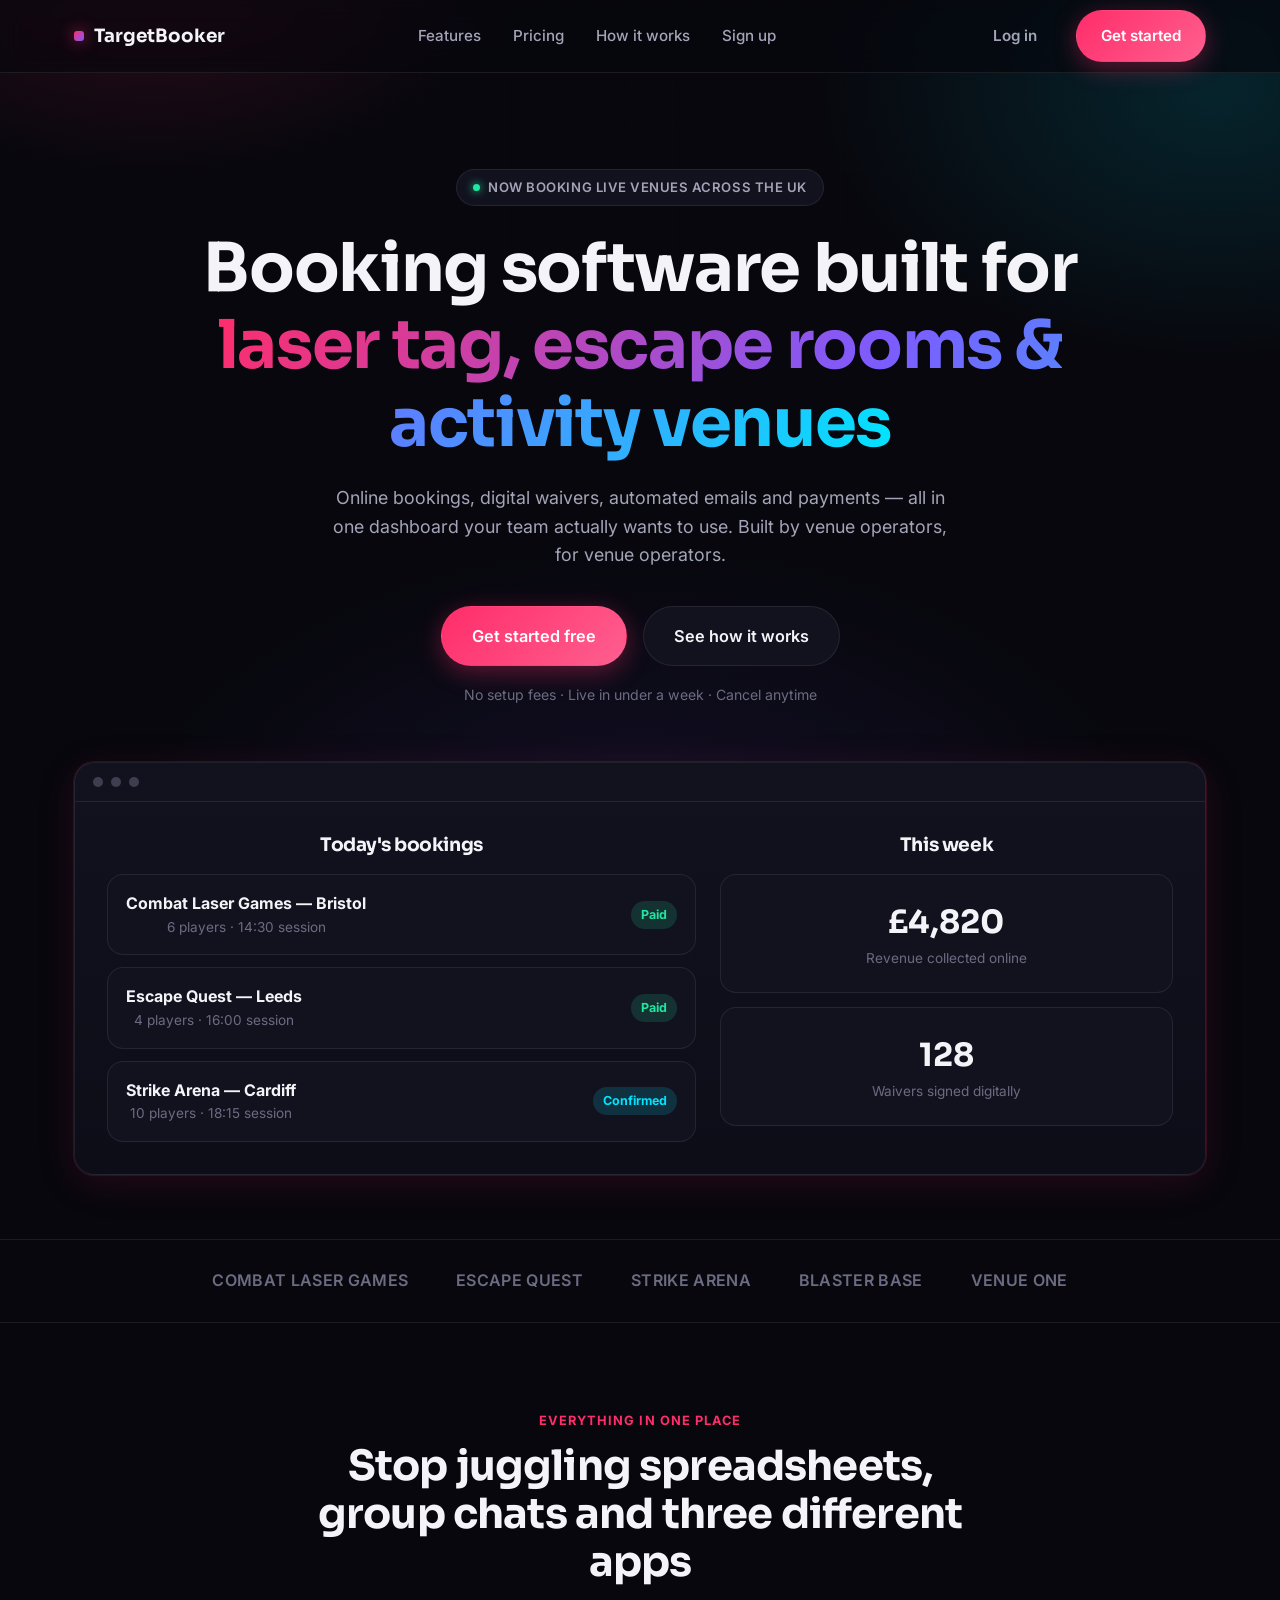
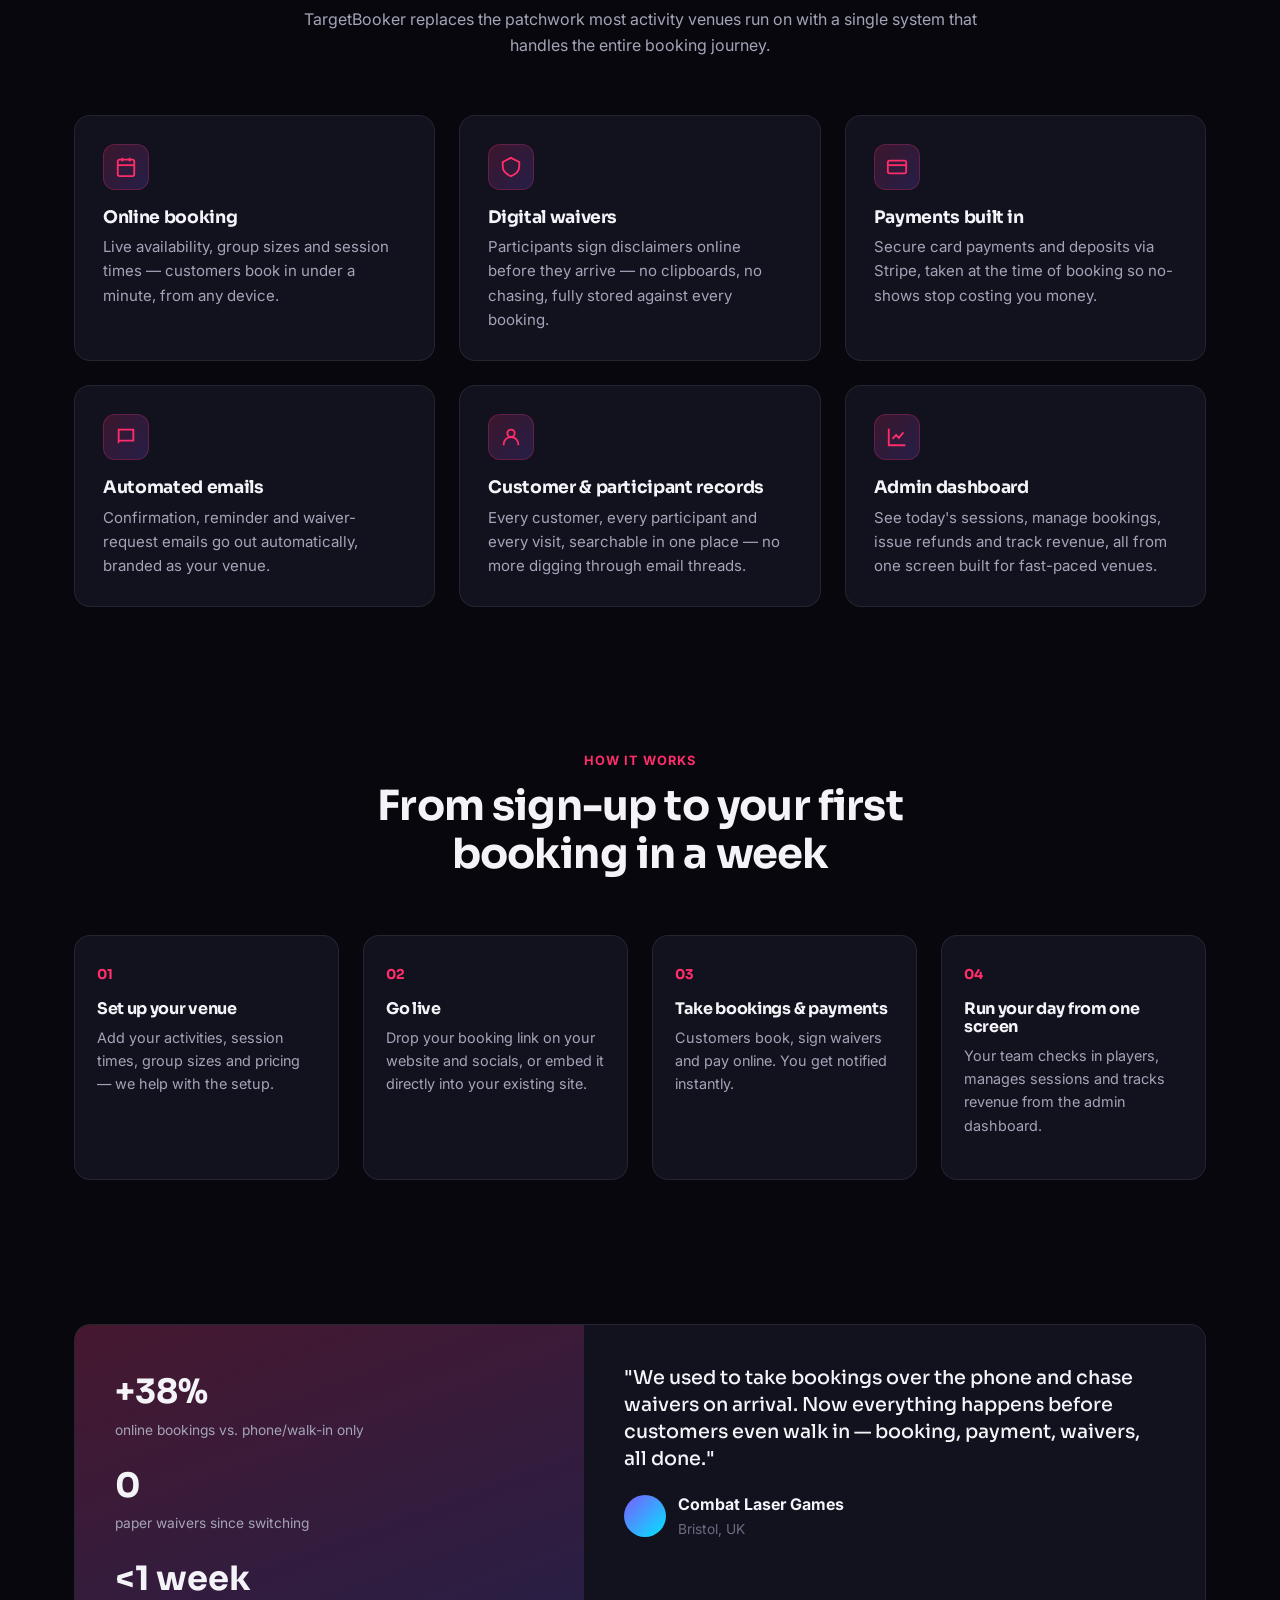
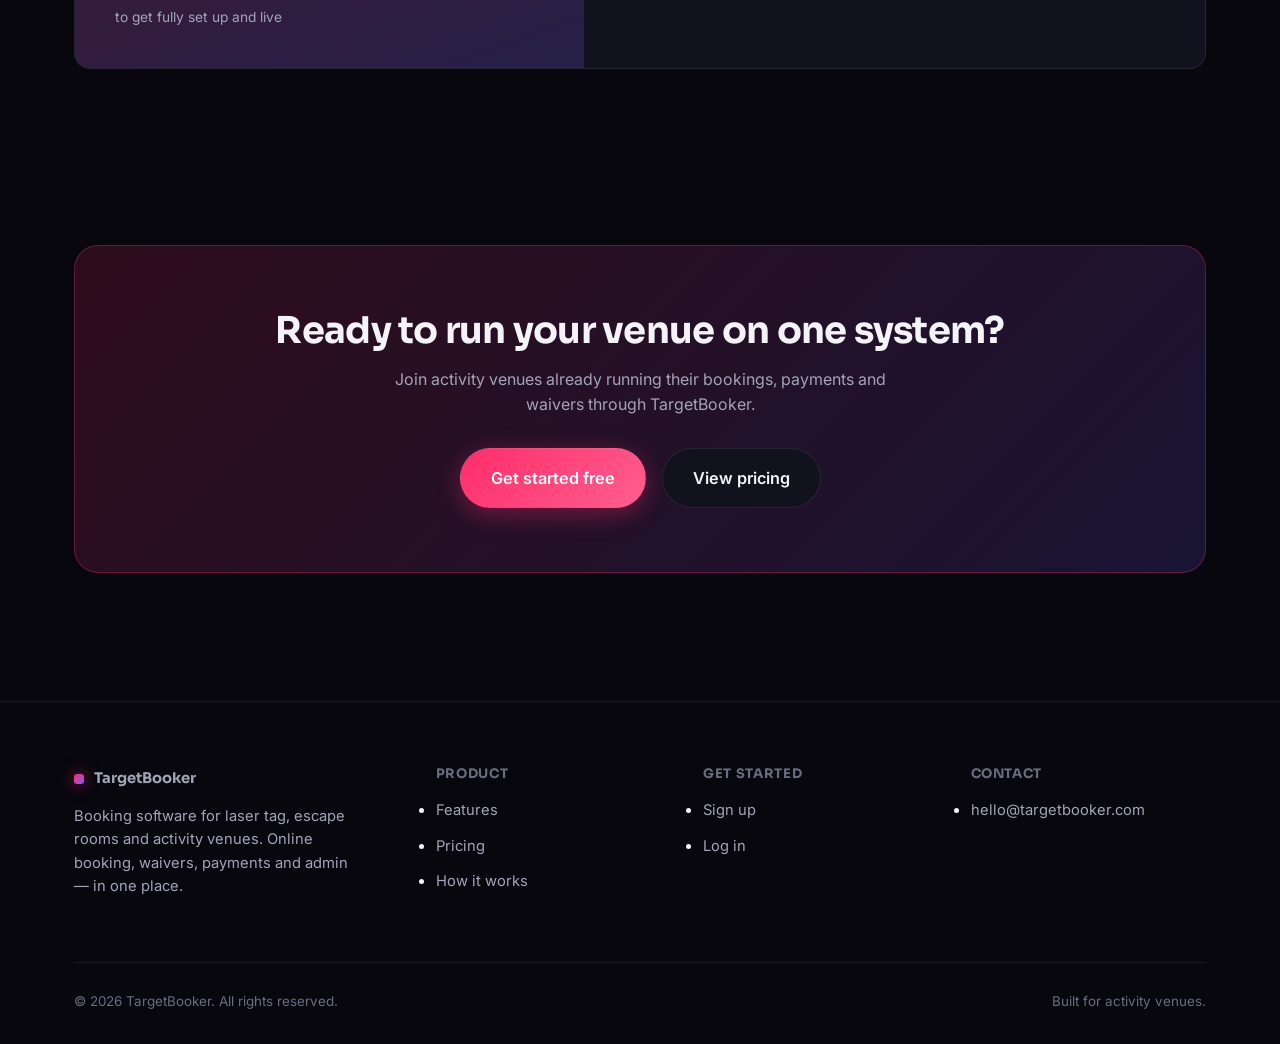
==== index.html @ 28a4218d "Initial TargetBooker marketing site (home, features, pricing, signup, how it works) Co-Authored-By: " ====
<!DOCTYPE html>
<html lang="en">
<head>
<meta charset="UTF-8">
<meta name="viewport" content="width=device-width, initial-scale=1">
<title>TargetBooker — Booking software built for laser tag, escape rooms &amp; activity venues</title>
<meta name="description" content="TargetBooker is the all-in-one booking platform for laser tag, escape rooms and activity venues: online booking, digital waivers, automated emails and payments in one dashboard.">
<link rel="preconnect" href="https://fonts.googleapis.com">
<link href="https://fonts.googleapis.com/css2?family=Inter:wght@400;500;600;700&family=Sora:wght@500;600;700;800&display=swap" rel="stylesheet">
<link rel="stylesheet" href="assets/styles.css">
</head>
<body>
<div class="bg-glow"></div>
<div class="grid-overlay"></div>
<a class="skip-link" href="#main">Skip to content</a>

<header class="nav">
  <div class="container">
    <a href="index.html" class="brand"><span class="dot"></span> TargetBooker</a>
    <nav class="nav-links" id="nav-links">
      <a href="features.html">Features</a>
      <a href="pricing.html">Pricing</a>
      <a href="info.html">How it works</a>
      <a href="signup.html">Sign up</a>
    </nav>
    <div class="nav-cta">
      <a href="https://app.targetbooker.com" class="btn btn-ghost">Log in</a>
      <a href="signup.html" class="btn btn-primary">Get started</a>
      <button class="nav-toggle" aria-label="Toggle menu" aria-expanded="false">
        <svg width="20" height="20" viewBox="0 0 24 24" fill="none" stroke="currentColor" stroke-width="2"><line x1="3" y1="6" x2="21" y2="6"/><line x1="3" y1="12" x2="21" y2="12"/><line x1="3" y1="18" x2="21" y2="18"/></svg>
      </button>
    </div>
  </div>
</header>

<main id="main">

  <section class="hero">
    <div class="container">
      <span class="eyebrow"><span class="pulse"></span> Now booking live venues across the UK</span>
      <h1>Booking software built for <span class="grad">laser tag, escape rooms &amp; activity venues</span></h1>
      <p class="hero-sub">Online bookings, digital waivers, automated emails and payments — all in one dashboard your team actually wants to use. Built by venue operators, for venue operators.</p>
      <div class="hero-actions">
        <a href="signup.html" class="btn btn-primary btn-lg">Get started free</a>
        <a href="info.html" class="btn btn-secondary btn-lg">See how it works</a>
      </div>
      <p class="hero-note">No setup fees · Live in under a week · Cancel anytime</p>

      <div class="hero-shot">
        <div class="bar"><span></span><span></span><span></span></div>
        <div class="body">
          <div>
            <h3 style="margin-bottom:18px;">Today's bookings</h3>
            <div class="grid" style="gap:12px;">
              <div class="card" style="padding:16px 18px;display:flex;justify-content:space-between;align-items:center;">
                <div><strong>Combat Laser Games — Bristol</strong><div style="color:var(--text-faint);font-size:.85rem;">6 players · 14:30 session</div></div>
                <span class="save-badge">Paid</span>
              </div>
              <div class="card" style="padding:16px 18px;display:flex;justify-content:space-between;align-items:center;">
                <div><strong>Escape Quest — Leeds</strong><div style="color:var(--text-faint);font-size:.85rem;">4 players · 16:00 session</div></div>
                <span class="save-badge">Paid</span>
              </div>
              <div class="card" style="padding:16px 18px;display:flex;justify-content:space-between;align-items:center;">
                <div><strong>Strike Arena — Cardiff</strong><div style="color:var(--text-faint);font-size:.85rem;">10 players · 18:15 session</div></div>
                <span class="save-badge" style="background:rgba(0,229,255,0.15);color:var(--accent-2);">Confirmed</span>
              </div>
            </div>
          </div>
          <div>
            <h3 style="margin-bottom:18px;">This week</h3>
            <div class="card" style="padding:22px;margin-bottom:14px;">
              <div style="font-family:'Sora',sans-serif;font-size:2rem;font-weight:700;">£4,820</div>
              <div style="color:var(--text-faint);font-size:.85rem;">Revenue collected online</div>
            </div>
            <div class="card" style="padding:22px;">
              <div style="font-family:'Sora',sans-serif;font-size:2rem;font-weight:700;">128</div>
              <div style="color:var(--text-faint);font-size:.85rem;">Waivers signed digitally</div>
            </div>
          </div>
        </div>
      </div>
    </div>
  </section>

  <section class="proof-strip">
    <div class="container">
      <div class="proof-row">
        <span>COMBAT LASER GAMES</span>
        <span>ESCAPE QUEST</span>
        <span>STRIKE ARENA</span>
        <span>BLASTER BASE</span>
        <span>VENUE ONE</span>
      </div>
    </div>
  </section>

  <section class="section">
    <div class="container">
      <div class="section-head">
        <span class="kicker">Everything in one place</span>
        <h2>Stop juggling spreadsheets, group chats and three different apps</h2>
        <p>TargetBooker replaces the patchwork most activity venues run on with a single system that handles the entire booking journey.</p>
      </div>
      <div class="grid grid-3">
        <div class="card">
          <div class="icon-box"><svg width="22" height="22" viewBox="0 0 24 24" fill="none" stroke="currentColor" stroke-width="2"><rect x="3" y="4" width="18" height="18" rx="2"/><line x1="3" y1="10" x2="21" y2="10"/><line x1="8" y1="2" x2="8" y2="6"/><line x1="16" y1="2" x2="16" y2="6"/></svg></div>
          <h3>Online booking</h3>
          <p>Live availability, group sizes and session times — customers book in under a minute, from any device.</p>
        </div>
        <div class="card">
          <div class="icon-box"><svg width="22" height="22" viewBox="0 0 24 24" fill="none" stroke="currentColor" stroke-width="2"><path d="M12 2l9 4.5v5c0 5-4 8.5-9 10.5-5-2-9-5.5-9-10.5v-5L12 2z"/></svg></div>
          <h3>Digital waivers</h3>
          <p>Participants sign disclaimers online before they arrive — no clipboards, no chasing, fully stored against every booking.</p>
        </div>
        <div class="card">
          <div class="icon-box"><svg width="22" height="22" viewBox="0 0 24 24" fill="none" stroke="currentColor" stroke-width="2"><rect x="2" y="5" width="20" height="14" rx="2"/><line x1="2" y1="10" x2="22" y2="10"/></svg></div>
          <h3>Payments built in</h3>
          <p>Secure card payments and deposits via Stripe, taken at the time of booking so no-shows stop costing you money.</p>
        </div>
        <div class="card">
          <div class="icon-box"><svg width="22" height="22" viewBox="0 0 24 24" fill="none" stroke="currentColor" stroke-width="2"><path d="M4 4h16v12H5.17L4 17.17V4z"/></svg></div>
          <h3>Automated emails</h3>
          <p>Confirmation, reminder and waiver-request emails go out automatically, branded as your venue.</p>
        </div>
        <div class="card">
          <div class="icon-box"><svg width="22" height="22" viewBox="0 0 24 24" fill="none" stroke="currentColor" stroke-width="2"><circle cx="12" cy="8" r="4"/><path d="M4 21v-1a8 8 0 0116 0v1"/></svg></div>
          <h3>Customer &amp; participant records</h3>
          <p>Every customer, every participant and every visit, searchable in one place — no more digging through email threads.</p>
        </div>
        <div class="card">
          <div class="icon-box"><svg width="22" height="22" viewBox="0 0 24 24" fill="none" stroke="currentColor" stroke-width="2"><path d="M3 3v18h18"/><path d="M7 14l4-4 3 3 5-6"/></svg></div>
          <h3>Admin dashboard</h3>
          <p>See today's sessions, manage bookings, issue refunds and track revenue, all from one screen built for fast-paced venues.</p>
        </div>
      </div>
    </div>
  </section>

  <section class="section section-tight">
    <div class="container">
      <div class="section-head">
        <span class="kicker">How it works</span>
        <h2>From sign-up to your first booking in a week</h2>
      </div>
      <div class="steps">
        <div class="step">
          <span class="num">01</span>
          <h3 style="font-size:1rem;">Set up your venue</h3>
          <p style="font-size:.9rem;">Add your activities, session times, group sizes and pricing — we help with the setup.</p>
        </div>
        <div class="step">
          <span class="num">02</span>
          <h3 style="font-size:1rem;">Go live</h3>
          <p style="font-size:.9rem;">Drop your booking link on your website and socials, or embed it directly into your existing site.</p>
        </div>
        <div class="step">
          <span class="num">03</span>
          <h3 style="font-size:1rem;">Take bookings &amp; payments</h3>
          <p style="font-size:.9rem;">Customers book, sign waivers and pay online. You get notified instantly.</p>
        </div>
        <div class="step">
          <span class="num">04</span>
          <h3 style="font-size:1rem;">Run your day from one screen</h3>
          <p style="font-size:.9rem;">Your team checks in players, manages sessions and tracks revenue from the admin dashboard.</p>
        </div>
      </div>
    </div>
  </section>

  <section class="section">
    <div class="container">
      <div class="case-card">
        <div class="visual">
          <div>
            <div class="stat">+38%</div>
            <div class="stat-label">online bookings vs. phone/walk-in only</div>
          </div>
          <div>
            <div class="stat">0</div>
            <div class="stat-label">paper waivers since switching</div>
          </div>
          <div>
            <div class="stat">&lt;1 week</div>
            <div class="stat-label">to get fully set up and live</div>
          </div>
        </div>
        <div class="content">
          <blockquote>"We used to take bookings over the phone and chase waivers on arrival. Now everything happens before customers even walk in — booking, payment, waivers, all done."</blockquote>
          <div class="person">
            <div class="avatar"></div>
            <div>
              <strong>Combat Laser Games</strong>
              <div style="color:var(--text-faint);font-size:.86rem;">Bristol, UK</div>
            </div>
          </div>
        </div>
      </div>
    </div>
  </section>

  <section class="section">
    <div class="container">
      <div class="cta-band">
        <h2>Ready to run your venue on one system?</h2>
        <p>Join activity venues already running their bookings, payments and waivers through TargetBooker.</p>
        <div class="hero-actions" style="margin-bottom:0;">
          <a href="signup.html" class="btn btn-primary btn-lg">Get started free</a>
          <a href="pricing.html" class="btn btn-secondary btn-lg">View pricing</a>
        </div>
      </div>
    </div>
  </section>

</main>

<footer>
  <div class="container">
    <div class="footer-grid">
      <div>
        <a href="index.html" class="brand" style="margin-bottom:14px;display:inline-flex;"><span class="dot"></span> TargetBooker</a>
        <p style="max-width:280px;font-size:.92rem;">Booking software for laser tag, escape rooms and activity venues. Online booking, waivers, payments and admin — in one place.</p>
      </div>
      <div>
        <h4>Product</h4>
        <ul>
          <li><a href="features.html">Features</a></li>
          <li><a href="pricing.html">Pricing</a></li>
          <li><a href="info.html">How it works</a></li>
        </ul>
      </div>
      <div>
        <h4>Get started</h4>
        <ul>
          <li><a href="signup.html">Sign up</a></li>
          <li><a href="https://app.targetbooker.com">Log in</a></li>
        </ul>
      </div>
      <div>
        <h4>Contact</h4>
        <ul>
          <li><a href="mailto:hello@targetbooker.com">hello@targetbooker.com</a></li>
        </ul>
      </div>
    </div>
    <div class="footer-bottom">
      <span>© 2026 TargetBooker. All rights reserved.</span>
      <span>Built for activity venues.</span>
    </div>
  </div>
</footer>

<script src="assets/main.js"></script>
</body>
</html>
---- assets/styles.css ----
:root{
  --bg:#07070d;
  --bg-soft:#0d0d18;
  --surface:#12121f;
  --surface-2:#171728;
  --border:rgba(255,255,255,0.08);
  --text:#f4f4f8;
  --text-dim:#a4a4b8;
  --text-faint:#6b6b82;
  --accent:#ff2d6a;
  --accent-2:#00e5ff;
  --accent-3:#7c5cff;
  --success:#21e6a1;
  --radius:16px;
  --radius-sm:10px;
  --shadow-glow: 0 0 0 1px rgba(255,45,106,0.15), 0 8px 40px rgba(255,45,106,0.12);
  --max:1180px;
}

*{box-sizing:border-box;}
html{scroll-behavior:smooth;}
body{
  margin:0;
  background:var(--bg);
  color:var(--text);
  font-family:'Inter',system-ui,-apple-system,Segoe UI,sans-serif;
  font-size:16px;
  line-height:1.6;
  -webkit-font-smoothing:antialiased;
}
h1,h2,h3,h4{
  font-family:'Sora',Inter,system-ui,sans-serif;
  line-height:1.15;
  letter-spacing:-0.02em;
  margin:0 0 .5em;
}
p{margin:0 0 1em;color:var(--text-dim);}
a{color:inherit;text-decoration:none;}
img{max-width:100%;display:block;}
ul{margin:0;padding:0;}
.container{max-width:var(--max);margin:0 auto;padding:0 24px;}

/* background ambience */
.bg-glow{
  position:fixed;inset:0;z-index:-2;pointer-events:none;
  background:
    radial-gradient(640px 420px at 12% -8%, rgba(255,45,106,0.18), transparent 60%),
    radial-gradient(680px 460px at 95% 10%, rgba(0,229,255,0.13), transparent 60%),
    radial-gradient(900px 600px at 50% 100%, rgba(124,92,255,0.12), transparent 60%),
    var(--bg);
}
.grid-overlay{
  position:fixed;inset:0;z-index:-1;pointer-events:none;opacity:.35;
  background-image:
    linear-gradient(rgba(255,255,255,0.035) 1px, transparent 1px),
    linear-gradient(90deg, rgba(255,255,255,0.035) 1px, transparent 1px);
  background-size:42px 42px;
  mask-image:radial-gradient(circle at 50% 0%, black, transparent 70%);
}

/* nav */
.nav{
  position:sticky;top:0;z-index:100;
  backdrop-filter:saturate(160%) blur(14px);
  background:rgba(7,7,13,0.72);
  border-bottom:1px solid var(--border);
}
.nav .container{display:flex;align-items:center;justify-content:space-between;height:72px;}
.brand{display:flex;align-items:center;gap:10px;font-family:'Sora',sans-serif;font-weight:700;font-size:1.15rem;}
.brand .dot{width:10px;height:10px;border-radius:3px;background:linear-gradient(135deg,var(--accent),var(--accent-3));box-shadow:0 0 16px rgba(255,45,106,0.7);}
.nav-links{display:flex;align-items:center;gap:32px;}
.nav-links a{color:var(--text-dim);font-weight:500;font-size:.95rem;transition:color .2s;}
.nav-links a:hover{color:var(--text);}
.nav-cta{display:flex;align-items:center;gap:14px;}
.nav-toggle{display:none;background:none;border:1px solid var(--border);border-radius:8px;width:44px;height:44px;color:var(--text);cursor:pointer;}

/* buttons */
.btn{
  display:inline-flex;align-items:center;justify-content:center;gap:8px;
  padding:13px 24px;border-radius:999px;font-weight:600;font-size:.95rem;
  border:1px solid transparent;cursor:pointer;transition:transform .15s ease, box-shadow .2s ease, opacity .2s;
  min-height:44px;
}
.btn:active{transform:scale(0.97);}
.btn-primary{
  background:linear-gradient(135deg,var(--accent),#ff5f8f);
  color:#fff;box-shadow:0 6px 24px rgba(255,45,106,0.35);
}
.btn-primary:hover{box-shadow:0 10px 32px rgba(255,45,106,0.5);}
.btn-secondary{
  background:var(--surface);border-color:var(--border);color:var(--text);
}
.btn-secondary:hover{background:var(--surface-2);}
.btn-ghost{background:transparent;color:var(--text-dim);}
.btn-ghost:hover{color:var(--text);}
.btn-block{width:100%;}
.btn-lg{padding:16px 30px;font-size:1.02rem;}

/* hero */
.hero{padding:96px 0 64px;text-align:center;}
.eyebrow{
  display:inline-flex;align-items:center;gap:8px;padding:7px 16px;border-radius:999px;
  border:1px solid var(--border);background:var(--surface);color:var(--text-dim);
  font-size:.82rem;font-weight:600;letter-spacing:.04em;text-transform:uppercase;margin-bottom:24px;
}
.eyebrow .pulse{width:7px;height:7px;border-radius:50%;background:var(--success);box-shadow:0 0 8px var(--success);}
.hero h1{font-size:clamp(2.4rem,5.5vw,4.2rem);max-width:880px;margin:0 auto 22px;}
.hero h1 .grad{background:linear-gradient(120deg,var(--accent),var(--accent-3),var(--accent-2));-webkit-background-clip:text;background-clip:text;color:transparent;}
.hero-sub{max-width:620px;margin:0 auto 36px;font-size:1.12rem;color:var(--text-dim);}
.hero-actions{display:flex;gap:16px;justify-content:center;flex-wrap:wrap;margin-bottom:18px;}
.hero-note{color:var(--text-faint);font-size:.88rem;}
.hero-shot{
  margin-top:56px;border-radius:20px;border:1px solid var(--border);
  background:linear-gradient(180deg,var(--surface),var(--bg-soft));
  box-shadow:var(--shadow-glow);overflow:hidden;
}
.hero-shot .bar{display:flex;gap:8px;padding:14px 18px;border-bottom:1px solid var(--border);}
.hero-shot .bar span{width:10px;height:10px;border-radius:50%;background:var(--text-faint);opacity:.5;}
.hero-shot .body{padding:32px;display:grid;grid-template-columns:1.3fr 1fr;gap:24px;}
@media(max-width:760px){.hero-shot .body{grid-template-columns:1fr;}}

/* section */
.section{padding:88px 0;}
.section-tight{padding:56px 0;}
.section-head{max-width:680px;margin:0 auto 56px;text-align:center;}
.section-head h2{font-size:clamp(1.8rem,3.4vw,2.6rem);}
.kicker{color:var(--accent);font-weight:700;font-size:.8rem;letter-spacing:.08em;text-transform:uppercase;margin-bottom:12px;display:block;}

/* logos / social proof */
.proof-strip{padding:28px 0;border-top:1px solid var(--border);border-bottom:1px solid var(--border);}
.proof-row{display:flex;align-items:center;justify-content:center;gap:48px;flex-wrap:wrap;color:var(--text-faint);font-weight:600;letter-spacing:.02em;}

/* grids */
.grid{display:grid;gap:24px;}
.grid-3{grid-template-columns:repeat(3,1fr);}
.grid-4{grid-template-columns:repeat(4,1fr);}
.grid-2{grid-template-columns:repeat(2,1fr);}
@media(max-width:900px){.grid-3,.grid-4{grid-template-columns:repeat(2,1fr);}}
@media(max-width:600px){.grid-3,.grid-4,.grid-2{grid-template-columns:1fr;}}

.card{
  background:var(--surface);border:1px solid var(--border);border-radius:var(--radius);
  padding:28px;transition:transform .2s ease, border-color .2s ease, box-shadow .2s ease;
}
.card:hover{transform:translateY(-4px);border-color:rgba(255,45,106,0.35);box-shadow:0 16px 40px rgba(0,0,0,0.35);}
.icon-box{
  width:46px;height:46px;border-radius:12px;display:flex;align-items:center;justify-content:center;
  background:linear-gradient(135deg,rgba(255,45,106,0.18),rgba(124,92,255,0.18));
  border:1px solid rgba(255,45,106,0.25);margin-bottom:18px;color:var(--accent);
}
.card h3{font-size:1.08rem;margin-bottom:8px;}
.card p{margin-bottom:0;font-size:.94rem;}

/* steps */
.steps{display:grid;grid-template-columns:repeat(4,1fr);gap:24px;}
@media(max-width:900px){.steps{grid-template-columns:repeat(2,1fr);}}
@media(max-width:600px){.steps{grid-template-columns:1fr;}}
.step{position:relative;padding:28px 22px;border-radius:var(--radius);background:var(--surface);border:1px solid var(--border);}
.step .num{font-family:'Sora',sans-serif;font-weight:700;font-size:.85rem;color:var(--accent);margin-bottom:14px;display:block;}

/* pricing */
.pricing-toggle{display:flex;align-items:center;justify-content:center;gap:14px;margin-bottom:48px;}
.toggle-pill{display:inline-flex;background:var(--surface);border:1px solid var(--border);border-radius:999px;padding:4px;}
.toggle-pill button{
  border:none;background:transparent;color:var(--text-dim);padding:9px 20px;border-radius:999px;font-weight:600;
  font-size:.9rem;cursor:pointer;min-height:40px;
}
.toggle-pill button.active{background:linear-gradient(135deg,var(--accent),var(--accent-3));color:#fff;}
.save-badge{background:rgba(33,230,161,0.15);color:var(--success);font-size:.78rem;font-weight:700;padding:4px 10px;border-radius:999px;}

.pricing-grid{display:grid;grid-template-columns:repeat(3,1fr);gap:24px;align-items:stretch;}
@media(max-width:900px){.pricing-grid{grid-template-columns:1fr;max-width:440px;margin:0 auto;}}
.price-card{
  background:var(--surface);border:1px solid var(--border);border-radius:var(--radius);
  padding:34px 28px;display:flex;flex-direction:column;
}
.price-card.featured{
  border-color:rgba(255,45,106,0.55);
  background:linear-gradient(160deg,rgba(255,45,106,0.08),var(--surface) 40%);
  box-shadow:var(--shadow-glow);position:relative;
}
.price-card.featured .badge{
  position:absolute;top:-13px;left:28px;background:linear-gradient(135deg,var(--accent),var(--accent-3));
  color:#fff;font-size:.74rem;font-weight:700;padding:5px 14px;border-radius:999px;letter-spacing:.03em;
}
.price-card .plan-name{font-weight:700;font-size:1.05rem;margin-bottom:6px;}
.price-card .plan-desc{color:var(--text-faint);font-size:.86rem;margin-bottom:22px;}
.price-card .amount{display:flex;align-items:baseline;gap:6px;margin-bottom:4px;}
.price-card .amount .num{font-family:'Sora',sans-serif;font-size:2.6rem;font-weight:700;}
.price-card .amount .per{color:var(--text-faint);font-size:.9rem;}
.price-card .billed{color:var(--text-faint);font-size:.82rem;margin-bottom:26px;}
.price-card ul{margin-bottom:28px;flex:1;}
.price-card li{
  display:flex;gap:10px;align-items:flex-start;padding:8px 0;font-size:.92rem;color:var(--text-dim);
  border-top:1px solid var(--border);
}
.price-card li:first-child{border-top:none;}
.price-card li svg{flex-shrink:0;margin-top:2px;color:var(--success);}

/* testimonial / case study */
.case-card{
  display:grid;grid-template-columns:0.9fr 1.1fr;gap:0;border:1px solid var(--border);border-radius:var(--radius);
  overflow:hidden;background:var(--surface);
}
@media(max-width:800px){.case-card{grid-template-columns:1fr;}}
.case-card .visual{
  background:linear-gradient(160deg,rgba(255,45,106,0.22),rgba(124,92,255,0.18));
  padding:40px;display:flex;flex-direction:column;justify-content:center;gap:18px;
}
.case-card .visual .stat{font-family:'Sora',sans-serif;font-weight:700;font-size:2.1rem;}
.case-card .visual .stat-label{color:var(--text-dim);font-size:.86rem;}
.case-card .content{padding:40px;}
.case-card blockquote{font-size:1.2rem;color:var(--text);margin:0 0 20px;font-family:'Sora',sans-serif;font-weight:500;line-height:1.4;}
.case-card .person{display:flex;align-items:center;gap:12px;}
.case-card .avatar{width:42px;height:42px;border-radius:50%;background:linear-gradient(135deg,var(--accent-3),var(--accent-2));}

/* faq */
.faq-item{border-bottom:1px solid var(--border);padding:22px 0;}
.faq-item summary{cursor:pointer;font-weight:600;font-size:1rem;list-style:none;display:flex;justify-content:space-between;align-items:center;}
.faq-item summary::-webkit-details-marker{display:none;}
.faq-item summary .chev{transition:transform .2s;color:var(--text-faint);}
.faq-item[open] summary .chev{transform:rotate(45deg);}
.faq-item p{margin-top:14px;margin-bottom:0;}

/* forms */
.form-card{background:var(--surface);border:1px solid var(--border);border-radius:var(--radius);padding:36px;}
.field{margin-bottom:20px;}
.field label{display:block;font-size:.86rem;font-weight:600;margin-bottom:8px;color:var(--text);}
.field .req{color:var(--accent);}
.field input,.field select,.field textarea{
  width:100%;padding:13px 14px;background:var(--bg-soft);border:1px solid var(--border);border-radius:var(--radius-sm);
  color:var(--text);font-size:.95rem;font-family:inherit;min-height:44px;
}
.field input:focus,.field select:focus,.field textarea:focus{outline:2px solid var(--accent-3);outline-offset:1px;border-color:transparent;}
.field-row{display:grid;grid-template-columns:1fr 1fr;gap:16px;}
@media(max-width:600px){.field-row{grid-template-columns:1fr;}}
.field-hint{font-size:.8rem;color:var(--text-faint);margin-top:6px;}

/* cta band */
.cta-band{
  border-radius:24px;padding:64px 48px;text-align:center;position:relative;overflow:hidden;
  background:linear-gradient(135deg,rgba(255,45,106,0.16),rgba(124,92,255,0.16));
  border:1px solid rgba(255,45,106,0.3);
}
.cta-band h2{font-size:clamp(1.7rem,3vw,2.3rem);margin-bottom:14px;}
.cta-band p{max-width:520px;margin:0 auto 30px;}

/* footer */
footer{border-top:1px solid var(--border);padding:64px 0 32px;margin-top:40px;}
.footer-grid{display:grid;grid-template-columns:1.4fr 1fr 1fr 1fr;gap:32px;margin-bottom:48px;}
@media(max-width:760px){.footer-grid{grid-template-columns:1fr 1fr;}}
.footer-grid h4{font-size:.82rem;text-transform:uppercase;letter-spacing:.05em;color:var(--text-faint);margin-bottom:16px;}
.footer-grid li{margin-bottom:10px;}
.footer-grid a{color:var(--text-dim);font-size:.92rem;}
.footer-grid a:hover{color:var(--text);}
.footer-bottom{display:flex;justify-content:space-between;align-items:center;padding-top:28px;border-top:1px solid var(--border);color:var(--text-faint);font-size:.84rem;flex-wrap:wrap;gap:12px;}

/* page header (non-home) */
.page-header{padding:80px 0 48px;text-align:center;}
.page-header h1{font-size:clamp(2rem,4.5vw,3rem);}
.page-header p{max-width:560px;margin:0 auto;font-size:1.06rem;}

/* mobile nav */
@media(max-width:880px){
  .nav-links{position:fixed;top:72px;left:0;right:0;background:var(--bg-soft);border-bottom:1px solid var(--border);
    flex-direction:column;align-items:flex-start;padding:20px 24px 28px;gap:18px;display:none;}
  .nav-links.open{display:flex;}
  .nav-toggle{display:flex;align-items:center;justify-content:center;}
  .nav-cta .btn-ghost{display:none;}
}

.skip-link{position:absolute;left:-999px;top:0;}
.skip-link:focus{left:12px;top:12px;background:var(--accent);color:#fff;padding:8px 14px;border-radius:8px;z-index:200;}

@media (prefers-reduced-motion: reduce){
  *{animation-duration:.001ms !important;transition-duration:.001ms !important;}
}
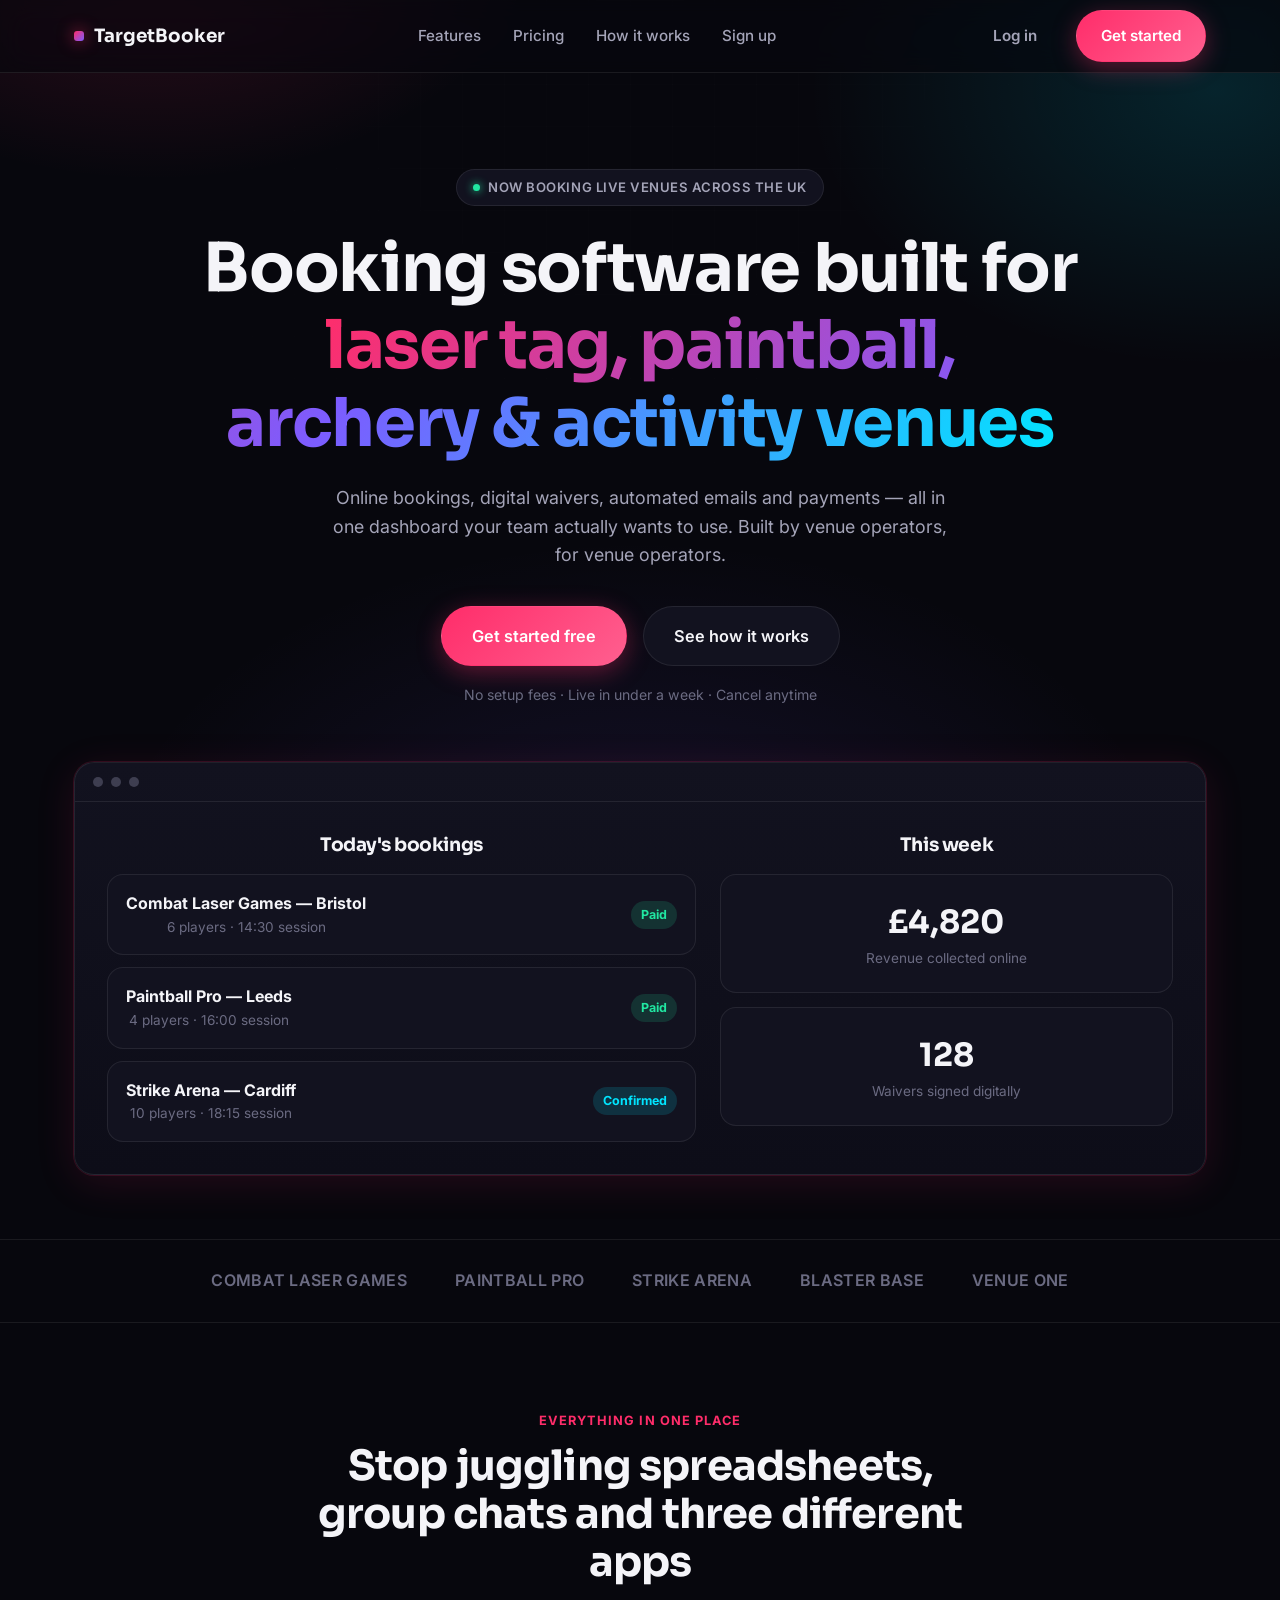
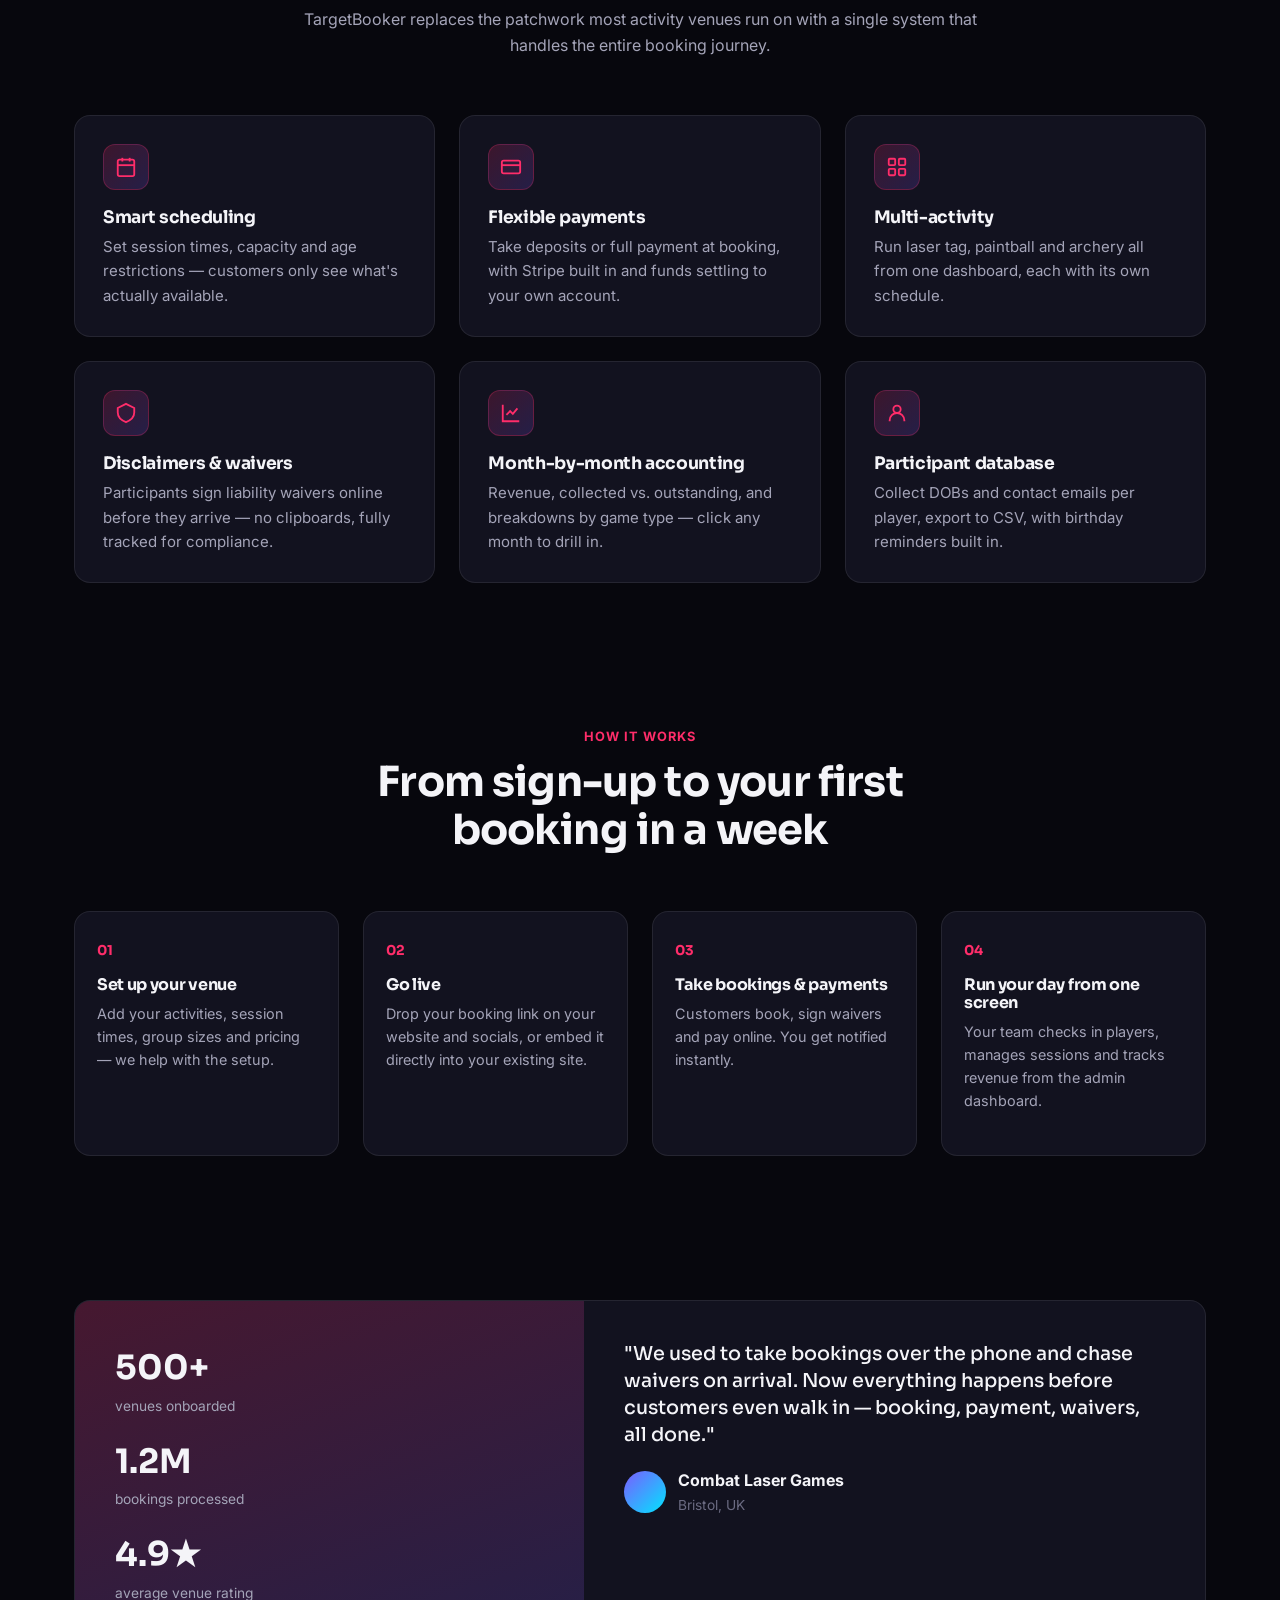
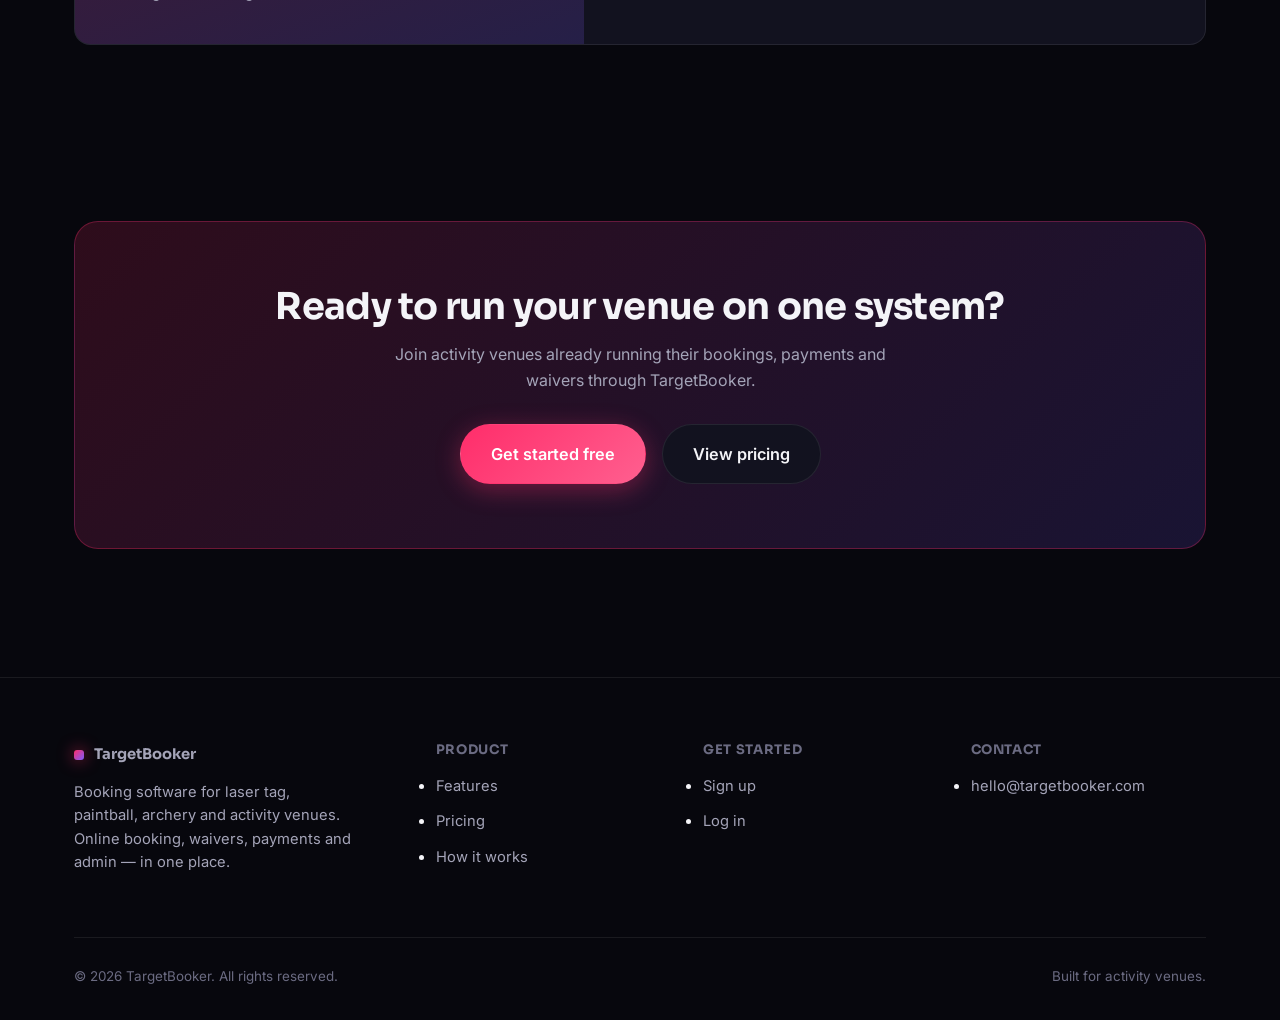
==== commit 146e2454: "Align marketing site copy and pricing with real TargetBooker app data Pull plans, limits and feature" ====
--- a/index.html
+++ b/index.html
@@ -3,8 +3,8 @@
 <head>
 <meta charset="UTF-8">
 <meta name="viewport" content="width=device-width, initial-scale=1">
-<title>TargetBooker — Booking software built for laser tag, escape rooms &amp; activity venues</title>
-<meta name="description" content="TargetBooker is the all-in-one booking platform for laser tag, escape rooms and activity venues: online booking, digital waivers, automated emails and payments in one dashboard.">
+<title>TargetBooker — Booking software built for laser tag, paintball, archery &amp; activity venues</title>
+<meta name="description" content="TargetBooker is the all-in-one booking platform for laser tag, paintball, archery and activity venues: online booking, digital waivers, automated emails and payments in one dashboard.">
 <link rel="preconnect" href="https://fonts.googleapis.com">
 <link href="https://fonts.googleapis.com/css2?family=Inter:wght@400;500;600;700&family=Sora:wght@500;600;700;800&display=swap" rel="stylesheet">
 <link rel="stylesheet" href="assets/styles.css">
@@ -21,11 +21,11 @@
       <a href="features.html">Features</a>
       <a href="pricing.html">Pricing</a>
       <a href="info.html">How it works</a>
-      <a href="signup.html">Sign up</a>
+      <a href="https://app.targetbooker.com/onboarding">Sign up</a>
     </nav>
     <div class="nav-cta">
-      <a href="https://app.targetbooker.com" class="btn btn-ghost">Log in</a>
-      <a href="signup.html" class="btn btn-primary">Get started</a>
+      <a href="https://app.targetbooker.com/sign-in" class="btn btn-ghost">Log in</a>
+      <a href="https://app.targetbooker.com/onboarding" class="btn btn-primary">Get started</a>
       <button class="nav-toggle" aria-label="Toggle menu" aria-expanded="false">
         <svg width="20" height="20" viewBox="0 0 24 24" fill="none" stroke="currentColor" stroke-width="2"><line x1="3" y1="6" x2="21" y2="6"/><line x1="3" y1="12" x2="21" y2="12"/><line x1="3" y1="18" x2="21" y2="18"/></svg>
       </button>
@@ -38,10 +38,10 @@
   <section class="hero">
     <div class="container">
       <span class="eyebrow"><span class="pulse"></span> Now booking live venues across the UK</span>
-      <h1>Booking software built for <span class="grad">laser tag, escape rooms &amp; activity venues</span></h1>
+      <h1>Booking software built for <span class="grad">laser tag, paintball, archery &amp; activity venues</span></h1>
       <p class="hero-sub">Online bookings, digital waivers, automated emails and payments — all in one dashboard your team actually wants to use. Built by venue operators, for venue operators.</p>
       <div class="hero-actions">
-        <a href="signup.html" class="btn btn-primary btn-lg">Get started free</a>
+        <a href="https://app.targetbooker.com/onboarding" class="btn btn-primary btn-lg">Get started free</a>
         <a href="info.html" class="btn btn-secondary btn-lg">See how it works</a>
       </div>
       <p class="hero-note">No setup fees · Live in under a week · Cancel anytime</p>
@@ -57,7 +57,7 @@
                 <span class="save-badge">Paid</span>
               </div>
               <div class="card" style="padding:16px 18px;display:flex;justify-content:space-between;align-items:center;">
-                <div><strong>Escape Quest — Leeds</strong><div style="color:var(--text-faint);font-size:.85rem;">4 players · 16:00 session</div></div>
+                <div><strong>Paintball Pro — Leeds</strong><div style="color:var(--text-faint);font-size:.85rem;">4 players · 16:00 session</div></div>
                 <span class="save-badge">Paid</span>
               </div>
               <div class="card" style="padding:16px 18px;display:flex;justify-content:space-between;align-items:center;">
@@ -86,7 +86,7 @@
     <div class="container">
       <div class="proof-row">
         <span>COMBAT LASER GAMES</span>
-        <span>ESCAPE QUEST</span>
+        <span>PAINTBALL PRO</span>
         <span>STRIKE ARENA</span>
         <span>BLASTER BASE</span>
         <span>VENUE ONE</span>
@@ -104,33 +104,33 @@
       <div class="grid grid-3">
         <div class="card">
           <div class="icon-box"><svg width="22" height="22" viewBox="0 0 24 24" fill="none" stroke="currentColor" stroke-width="2"><rect x="3" y="4" width="18" height="18" rx="2"/><line x1="3" y1="10" x2="21" y2="10"/><line x1="8" y1="2" x2="8" y2="6"/><line x1="16" y1="2" x2="16" y2="6"/></svg></div>
-          <h3>Online booking</h3>
-          <p>Live availability, group sizes and session times — customers book in under a minute, from any device.</p>
+          <h3>Smart scheduling</h3>
+          <p>Set session times, capacity and age restrictions — customers only see what's actually available.</p>
+        </div>
+        <div class="card">
+          <div class="icon-box"><svg width="22" height="22" viewBox="0 0 24 24" fill="none" stroke="currentColor" stroke-width="2"><rect x="2" y="5" width="20" height="14" rx="2"/><line x1="2" y1="10" x2="22" y2="10"/></svg></div>
+          <h3>Flexible payments</h3>
+          <p>Take deposits or full payment at booking, with Stripe built in and funds settling to your own account.</p>
+        </div>
+        <div class="card">
+          <div class="icon-box"><svg width="22" height="22" viewBox="0 0 24 24" fill="none" stroke="currentColor" stroke-width="2"><rect x="3" y="3" width="7" height="7" rx="1"/><rect x="14" y="3" width="7" height="7" rx="1"/><rect x="3" y="14" width="7" height="7" rx="1"/><rect x="14" y="14" width="7" height="7" rx="1"/></svg></div>
+          <h3>Multi-activity</h3>
+          <p>Run laser tag, paintball and archery all from one dashboard, each with its own schedule.</p>
         </div>
         <div class="card">
           <div class="icon-box"><svg width="22" height="22" viewBox="0 0 24 24" fill="none" stroke="currentColor" stroke-width="2"><path d="M12 2l9 4.5v5c0 5-4 8.5-9 10.5-5-2-9-5.5-9-10.5v-5L12 2z"/></svg></div>
-          <h3>Digital waivers</h3>
-          <p>Participants sign disclaimers online before they arrive — no clipboards, no chasing, fully stored against every booking.</p>
-        </div>
-        <div class="card">
-          <div class="icon-box"><svg width="22" height="22" viewBox="0 0 24 24" fill="none" stroke="currentColor" stroke-width="2"><rect x="2" y="5" width="20" height="14" rx="2"/><line x1="2" y1="10" x2="22" y2="10"/></svg></div>
-          <h3>Payments built in</h3>
-          <p>Secure card payments and deposits via Stripe, taken at the time of booking so no-shows stop costing you money.</p>
-        </div>
-        <div class="card">
-          <div class="icon-box"><svg width="22" height="22" viewBox="0 0 24 24" fill="none" stroke="currentColor" stroke-width="2"><path d="M4 4h16v12H5.17L4 17.17V4z"/></svg></div>
-          <h3>Automated emails</h3>
-          <p>Confirmation, reminder and waiver-request emails go out automatically, branded as your venue.</p>
+          <h3>Disclaimers &amp; waivers</h3>
+          <p>Participants sign liability waivers online before they arrive — no clipboards, fully tracked for compliance.</p>
+        </div>
+        <div class="card">
+          <div class="icon-box"><svg width="22" height="22" viewBox="0 0 24 24" fill="none" stroke="currentColor" stroke-width="2"><path d="M3 3v18h18"/><path d="M7 14l4-4 3 3 5-6"/></svg></div>
+          <h3>Month-by-month accounting</h3>
+          <p>Revenue, collected vs. outstanding, and breakdowns by game type — click any month to drill in.</p>
         </div>
         <div class="card">
           <div class="icon-box"><svg width="22" height="22" viewBox="0 0 24 24" fill="none" stroke="currentColor" stroke-width="2"><circle cx="12" cy="8" r="4"/><path d="M4 21v-1a8 8 0 0116 0v1"/></svg></div>
-          <h3>Customer &amp; participant records</h3>
-          <p>Every customer, every participant and every visit, searchable in one place — no more digging through email threads.</p>
-        </div>
-        <div class="card">
-          <div class="icon-box"><svg width="22" height="22" viewBox="0 0 24 24" fill="none" stroke="currentColor" stroke-width="2"><path d="M3 3v18h18"/><path d="M7 14l4-4 3 3 5-6"/></svg></div>
-          <h3>Admin dashboard</h3>
-          <p>See today's sessions, manage bookings, issue refunds and track revenue, all from one screen built for fast-paced venues.</p>
+          <h3>Participant database</h3>
+          <p>Collect DOBs and contact emails per player, export to CSV, with birthday reminders built in.</p>
         </div>
       </div>
     </div>
@@ -172,16 +172,16 @@
       <div class="case-card">
         <div class="visual">
           <div>
-            <div class="stat">+38%</div>
-            <div class="stat-label">online bookings vs. phone/walk-in only</div>
-          </div>
-          <div>
-            <div class="stat">0</div>
-            <div class="stat-label">paper waivers since switching</div>
-          </div>
-          <div>
-            <div class="stat">&lt;1 week</div>
-            <div class="stat-label">to get fully set up and live</div>
+            <div class="stat">500+</div>
+            <div class="stat-label">venues onboarded</div>
+          </div>
+          <div>
+            <div class="stat">1.2M</div>
+            <div class="stat-label">bookings processed</div>
+          </div>
+          <div>
+            <div class="stat">4.9★</div>
+            <div class="stat-label">average venue rating</div>
           </div>
         </div>
         <div class="content">
@@ -204,7 +204,7 @@
         <h2>Ready to run your venue on one system?</h2>
         <p>Join activity venues already running their bookings, payments and waivers through TargetBooker.</p>
         <div class="hero-actions" style="margin-bottom:0;">
-          <a href="signup.html" class="btn btn-primary btn-lg">Get started free</a>
+          <a href="https://app.targetbooker.com/onboarding" class="btn btn-primary btn-lg">Get started free</a>
           <a href="pricing.html" class="btn btn-secondary btn-lg">View pricing</a>
         </div>
       </div>
@@ -218,7 +218,7 @@
     <div class="footer-grid">
       <div>
         <a href="index.html" class="brand" style="margin-bottom:14px;display:inline-flex;"><span class="dot"></span> TargetBooker</a>
-        <p style="max-width:280px;font-size:.92rem;">Booking software for laser tag, escape rooms and activity venues. Online booking, waivers, payments and admin — in one place.</p>
+        <p style="max-width:280px;font-size:.92rem;">Booking software for laser tag, paintball, archery and activity venues. Online booking, waivers, payments and admin — in one place.</p>
       </div>
       <div>
         <h4>Product</h4>
@@ -231,8 +231,8 @@
       <div>
         <h4>Get started</h4>
         <ul>
-          <li><a href="signup.html">Sign up</a></li>
-          <li><a href="https://app.targetbooker.com">Log in</a></li>
+          <li><a href="https://app.targetbooker.com/onboarding">Sign up</a></li>
+          <li><a href="https://app.targetbooker.com/sign-in">Log in</a></li>
         </ul>
       </div>
       <div>
--- a/assets/styles.css
+++ b/assets/styles.css
@@ -169,7 +169,10 @@
 .save-badge{background:rgba(33,230,161,0.15);color:var(--success);font-size:.78rem;font-weight:700;padding:4px 10px;border-radius:999px;}
 
 .pricing-grid{display:grid;grid-template-columns:repeat(3,1fr);gap:24px;align-items:stretch;}
+.pricing-grid-4{grid-template-columns:repeat(4,1fr);}
+@media(max-width:1100px){.pricing-grid-4{grid-template-columns:repeat(2,1fr);}}
 @media(max-width:900px){.pricing-grid{grid-template-columns:1fr;max-width:440px;margin:0 auto;}}
+@media(max-width:560px){.pricing-grid-4{grid-template-columns:1fr;max-width:440px;margin:0 auto;}}
 .price-card{
   background:var(--surface);border:1px solid var(--border);border-radius:var(--radius);
   padding:34px 28px;display:flex;flex-direction:column;
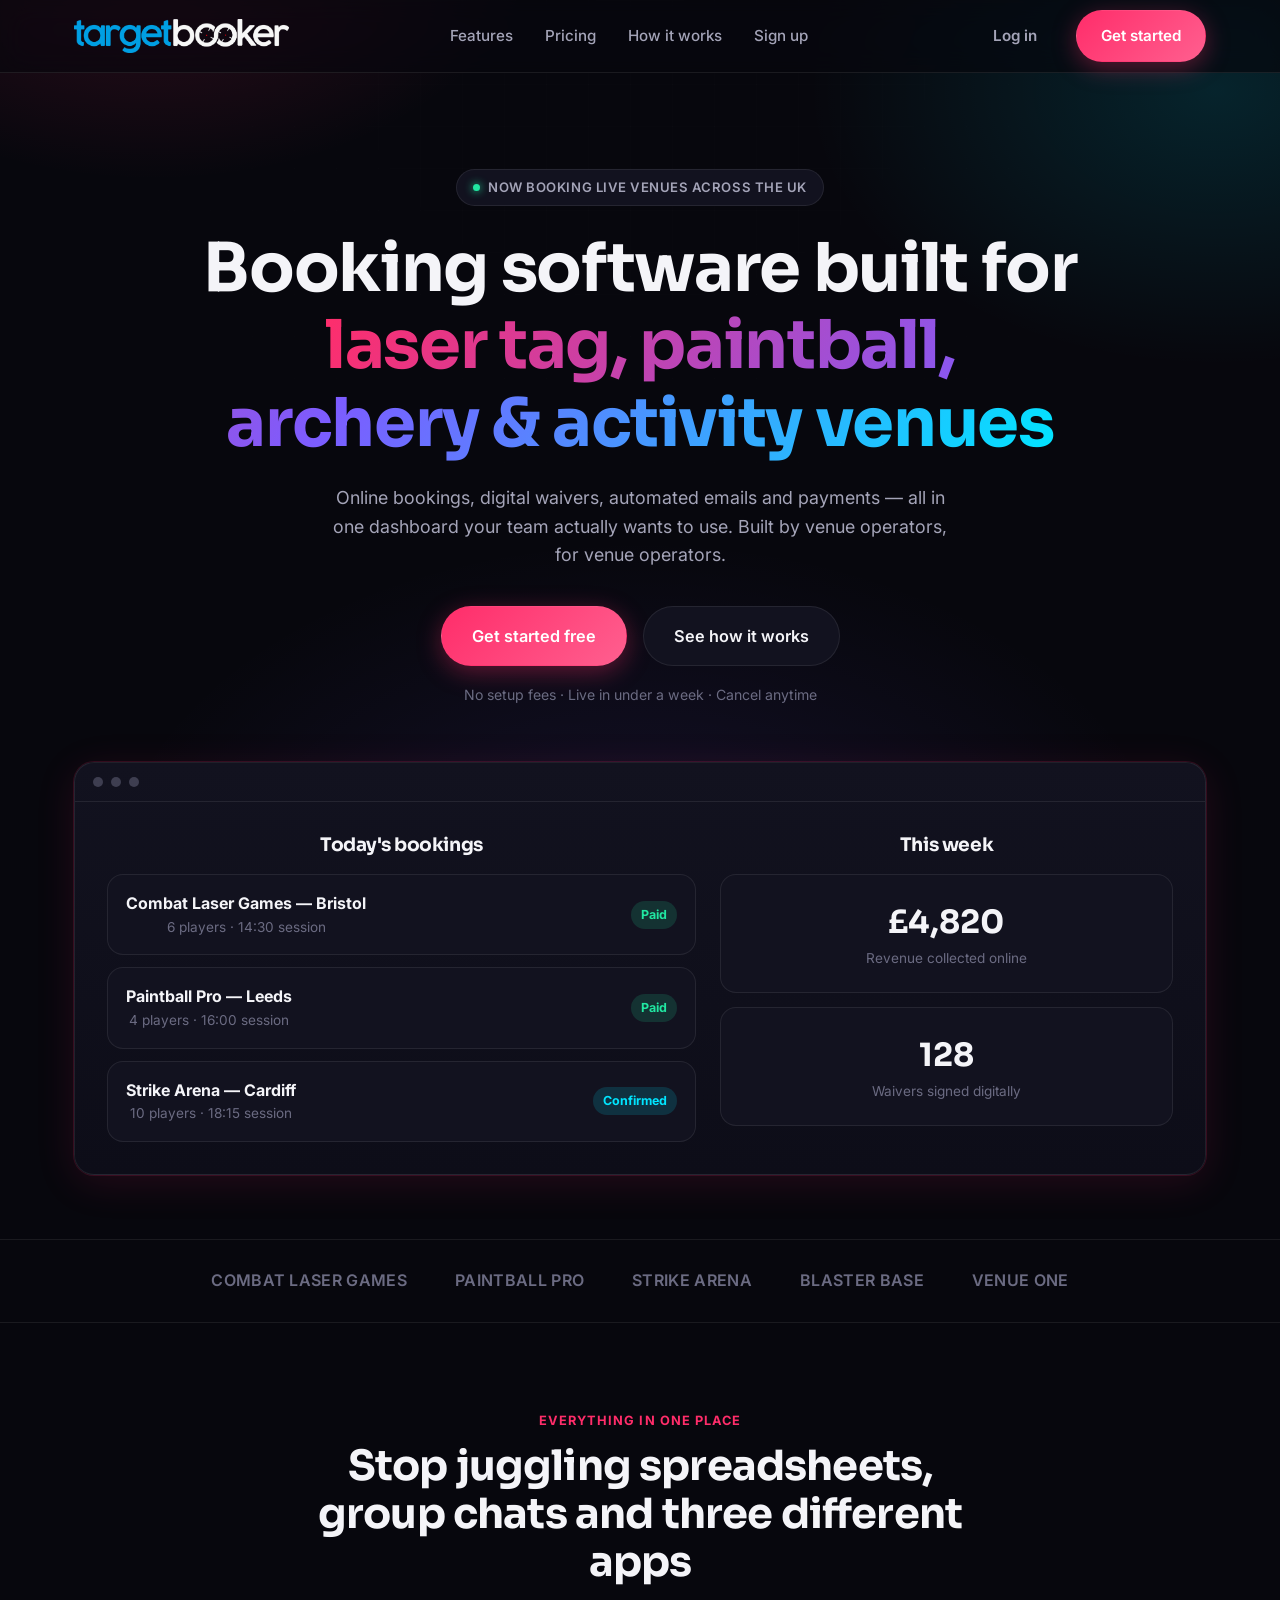
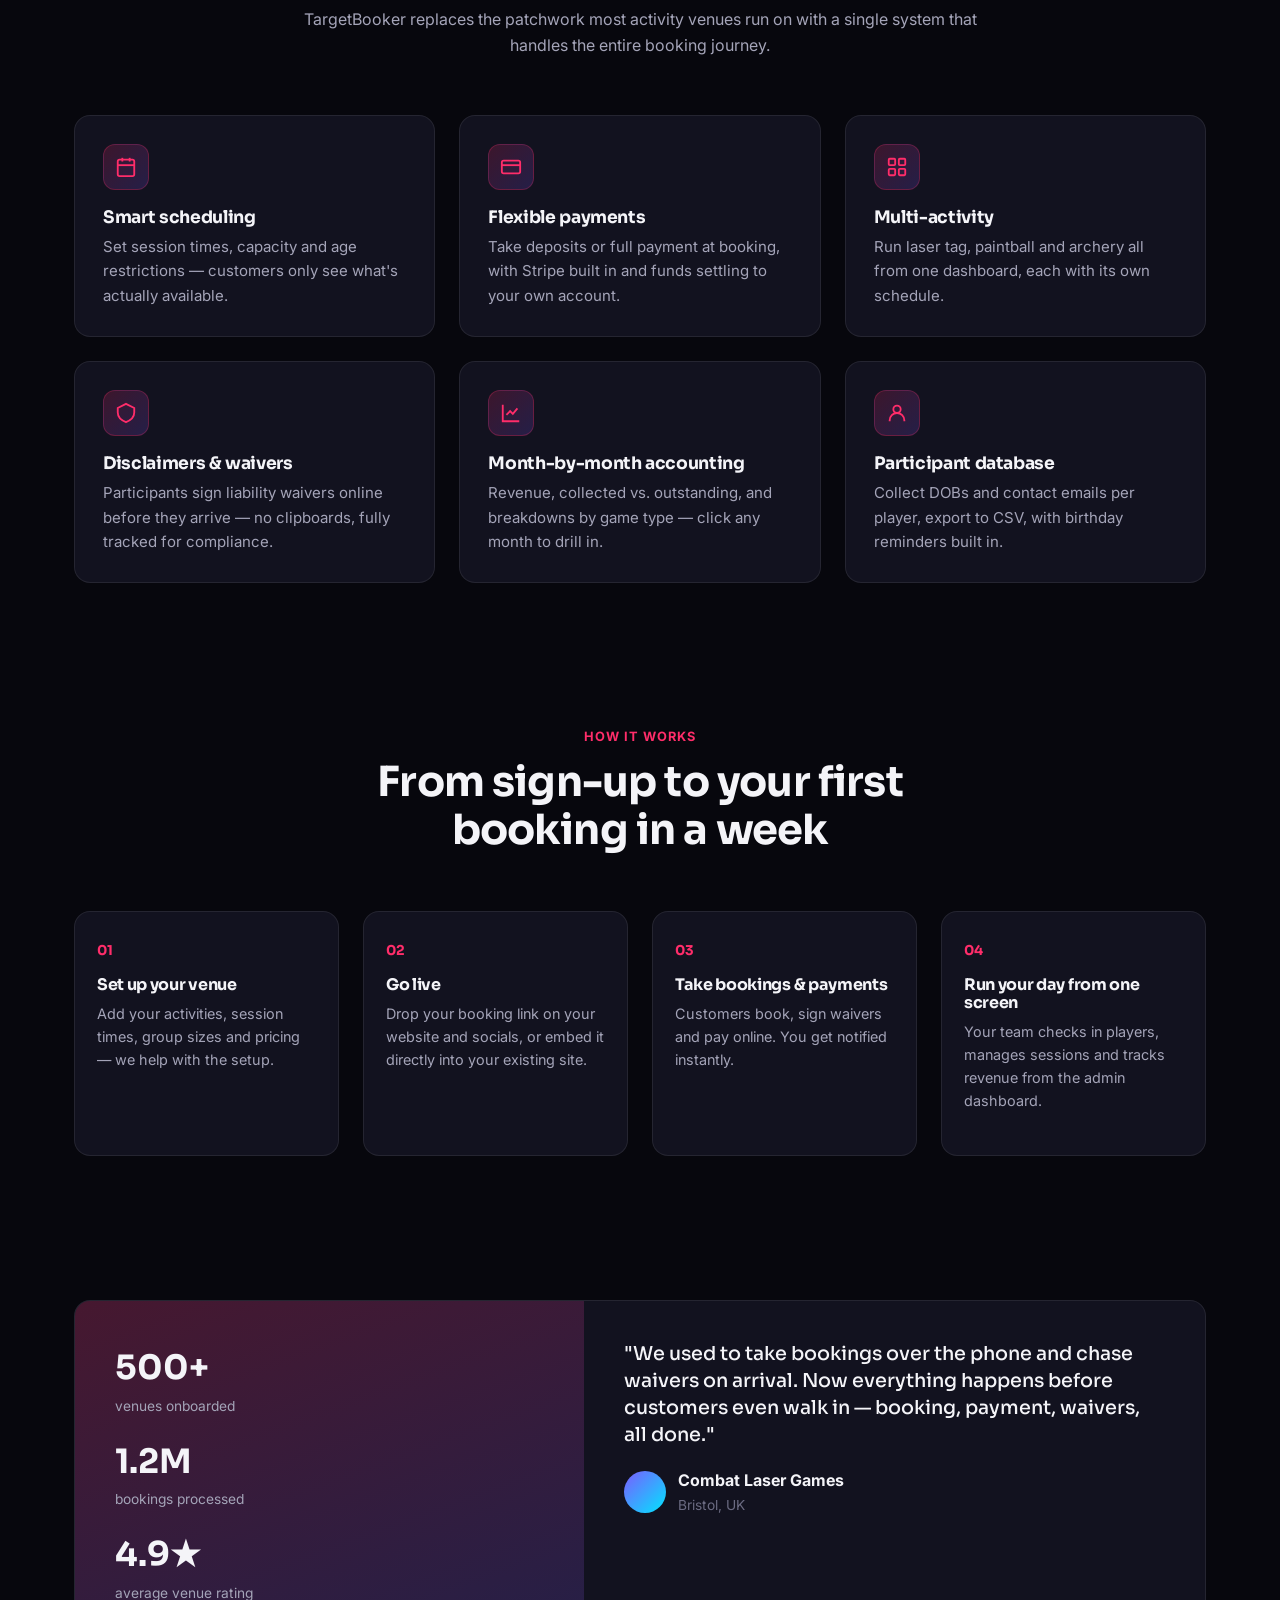
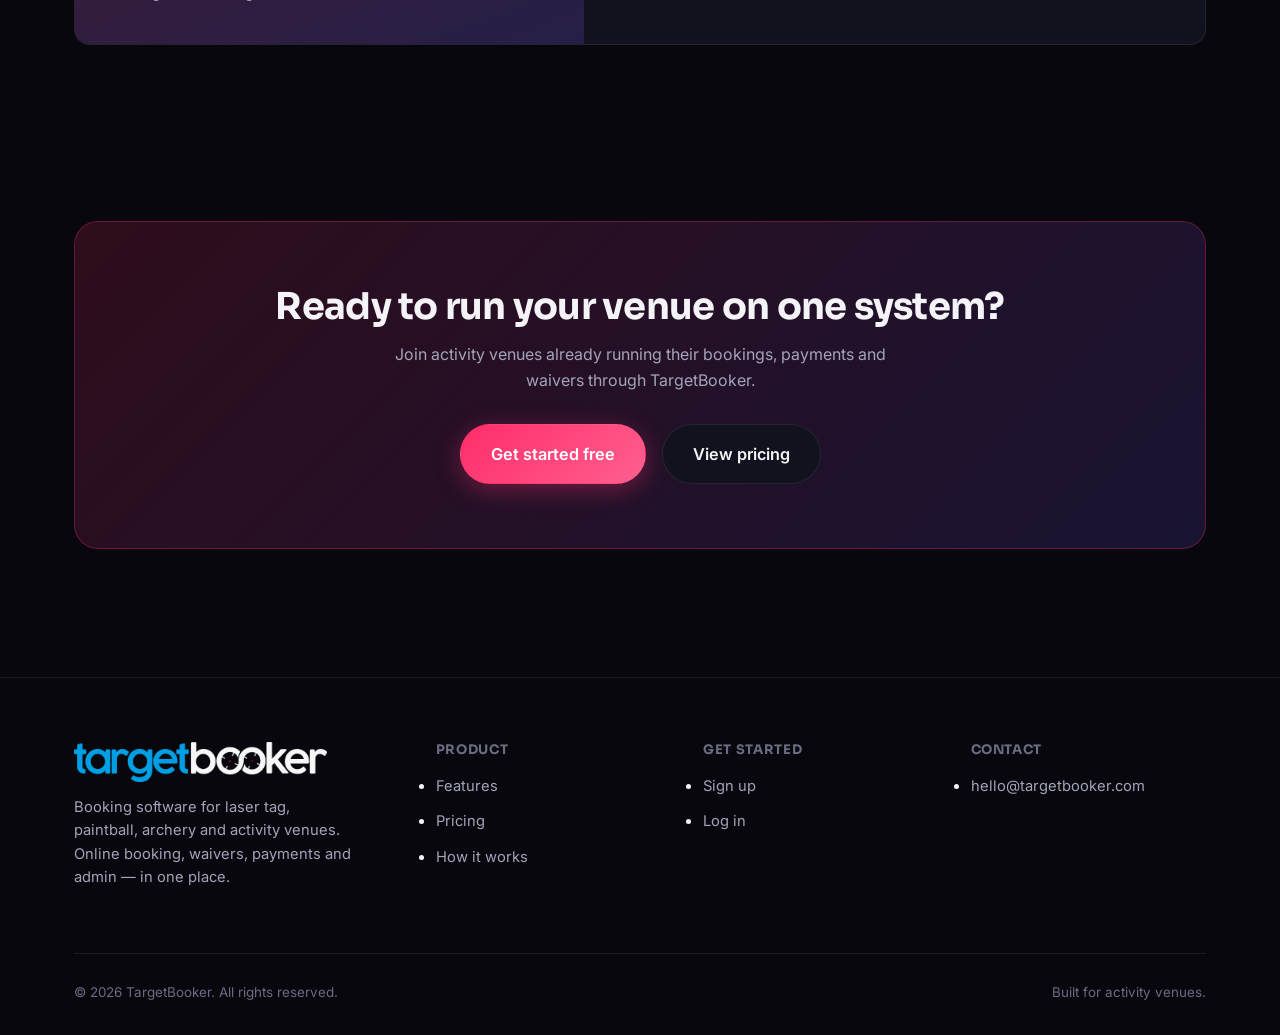
==== commit 212aeec7: "Swap the text wordmark for the new logo image + favicon - assets/Logo.png replaces the '<span class=" ====
--- a/index.html
+++ b/index.html
@@ -3,6 +3,7 @@
 <head>
 <meta charset="UTF-8">
 <meta name="viewport" content="width=device-width, initial-scale=1">
+<link rel="icon" type="image/png" href="assets/Fav.png">
 <title>TargetBooker — Booking software built for laser tag, paintball, archery &amp; activity venues</title>
 <meta name="description" content="TargetBooker is the all-in-one booking platform for laser tag, paintball, archery and activity venues: online booking, digital waivers, automated emails and payments in one dashboard.">
 <link rel="preconnect" href="https://fonts.googleapis.com">
@@ -16,11 +17,11 @@
 
 <header class="nav">
   <div class="container">
-    <a href="index.html" class="brand"><span class="dot"></span> TargetBooker</a>
+    <a href="/" class="brand" aria-label="TargetBooker"><img src="assets/Logo.png" alt="TargetBooker" style="height:34px;width:auto;display:block"></a>
     <nav class="nav-links" id="nav-links">
-      <a href="features.html">Features</a>
-      <a href="pricing.html">Pricing</a>
-      <a href="info.html">How it works</a>
+      <a href="/features">Features</a>
+      <a href="/pricing">Pricing</a>
+      <a href="/info">How it works</a>
       <a href="https://app.targetbooker.com/onboarding">Sign up</a>
     </nav>
     <div class="nav-cta">
@@ -42,7 +43,7 @@
       <p class="hero-sub">Online bookings, digital waivers, automated emails and payments — all in one dashboard your team actually wants to use. Built by venue operators, for venue operators.</p>
       <div class="hero-actions">
         <a href="https://app.targetbooker.com/onboarding" class="btn btn-primary btn-lg">Get started free</a>
-        <a href="info.html" class="btn btn-secondary btn-lg">See how it works</a>
+        <a href="/info" class="btn btn-secondary btn-lg">See how it works</a>
       </div>
       <p class="hero-note">No setup fees · Live in under a week · Cancel anytime</p>
 
@@ -205,7 +206,7 @@
         <p>Join activity venues already running their bookings, payments and waivers through TargetBooker.</p>
         <div class="hero-actions" style="margin-bottom:0;">
           <a href="https://app.targetbooker.com/onboarding" class="btn btn-primary btn-lg">Get started free</a>
-          <a href="pricing.html" class="btn btn-secondary btn-lg">View pricing</a>
+          <a href="/pricing" class="btn btn-secondary btn-lg">View pricing</a>
         </div>
       </div>
     </div>
@@ -217,15 +218,15 @@
   <div class="container">
     <div class="footer-grid">
       <div>
-        <a href="index.html" class="brand" style="margin-bottom:14px;display:inline-flex;"><span class="dot"></span> TargetBooker</a>
+        <a href="/" class="brand" style="margin-bottom:14px;display:inline-flex;" aria-label="TargetBooker"><img src="assets/Logo.png" alt="TargetBooker" style="height:40px;width:auto;display:block"></a>
         <p style="max-width:280px;font-size:.92rem;">Booking software for laser tag, paintball, archery and activity venues. Online booking, waivers, payments and admin — in one place.</p>
       </div>
       <div>
         <h4>Product</h4>
         <ul>
-          <li><a href="features.html">Features</a></li>
-          <li><a href="pricing.html">Pricing</a></li>
-          <li><a href="info.html">How it works</a></li>
+          <li><a href="/features">Features</a></li>
+          <li><a href="/pricing">Pricing</a></li>
+          <li><a href="/info">How it works</a></li>
         </ul>
       </div>
       <div>
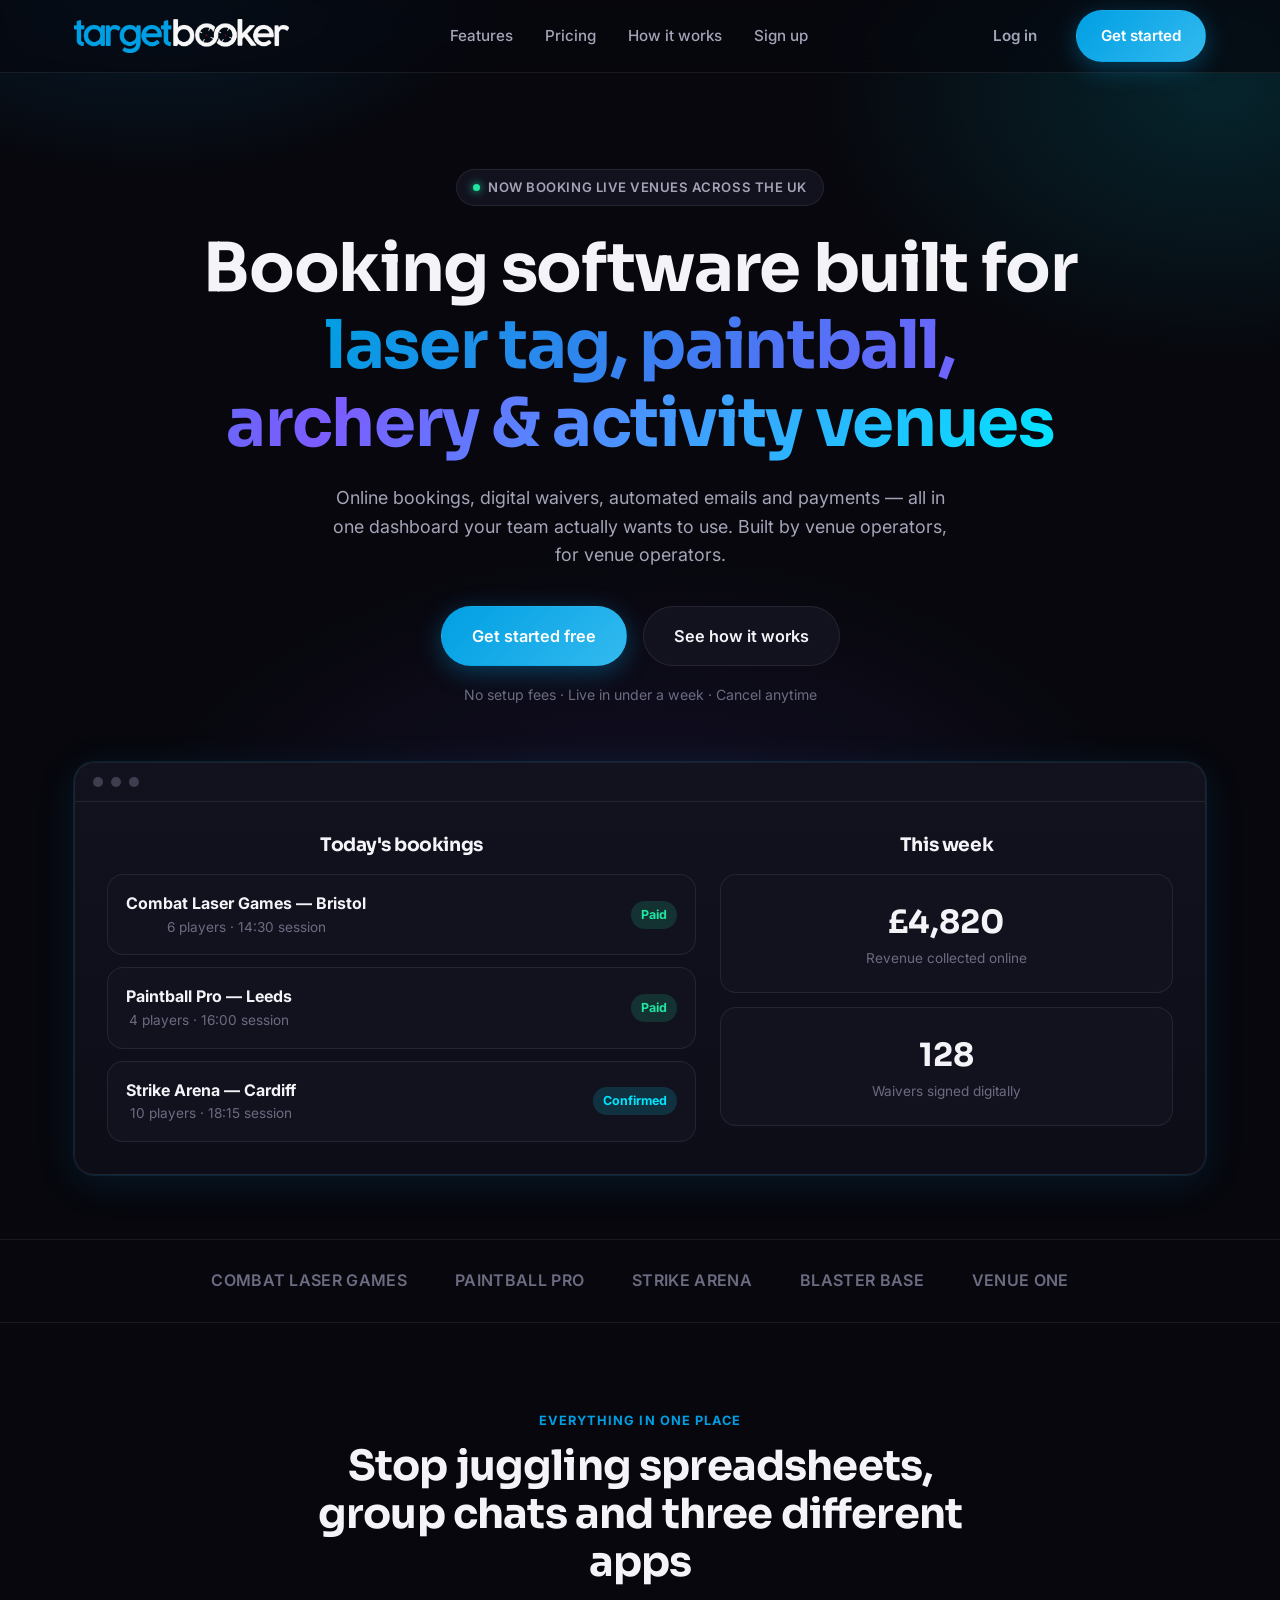
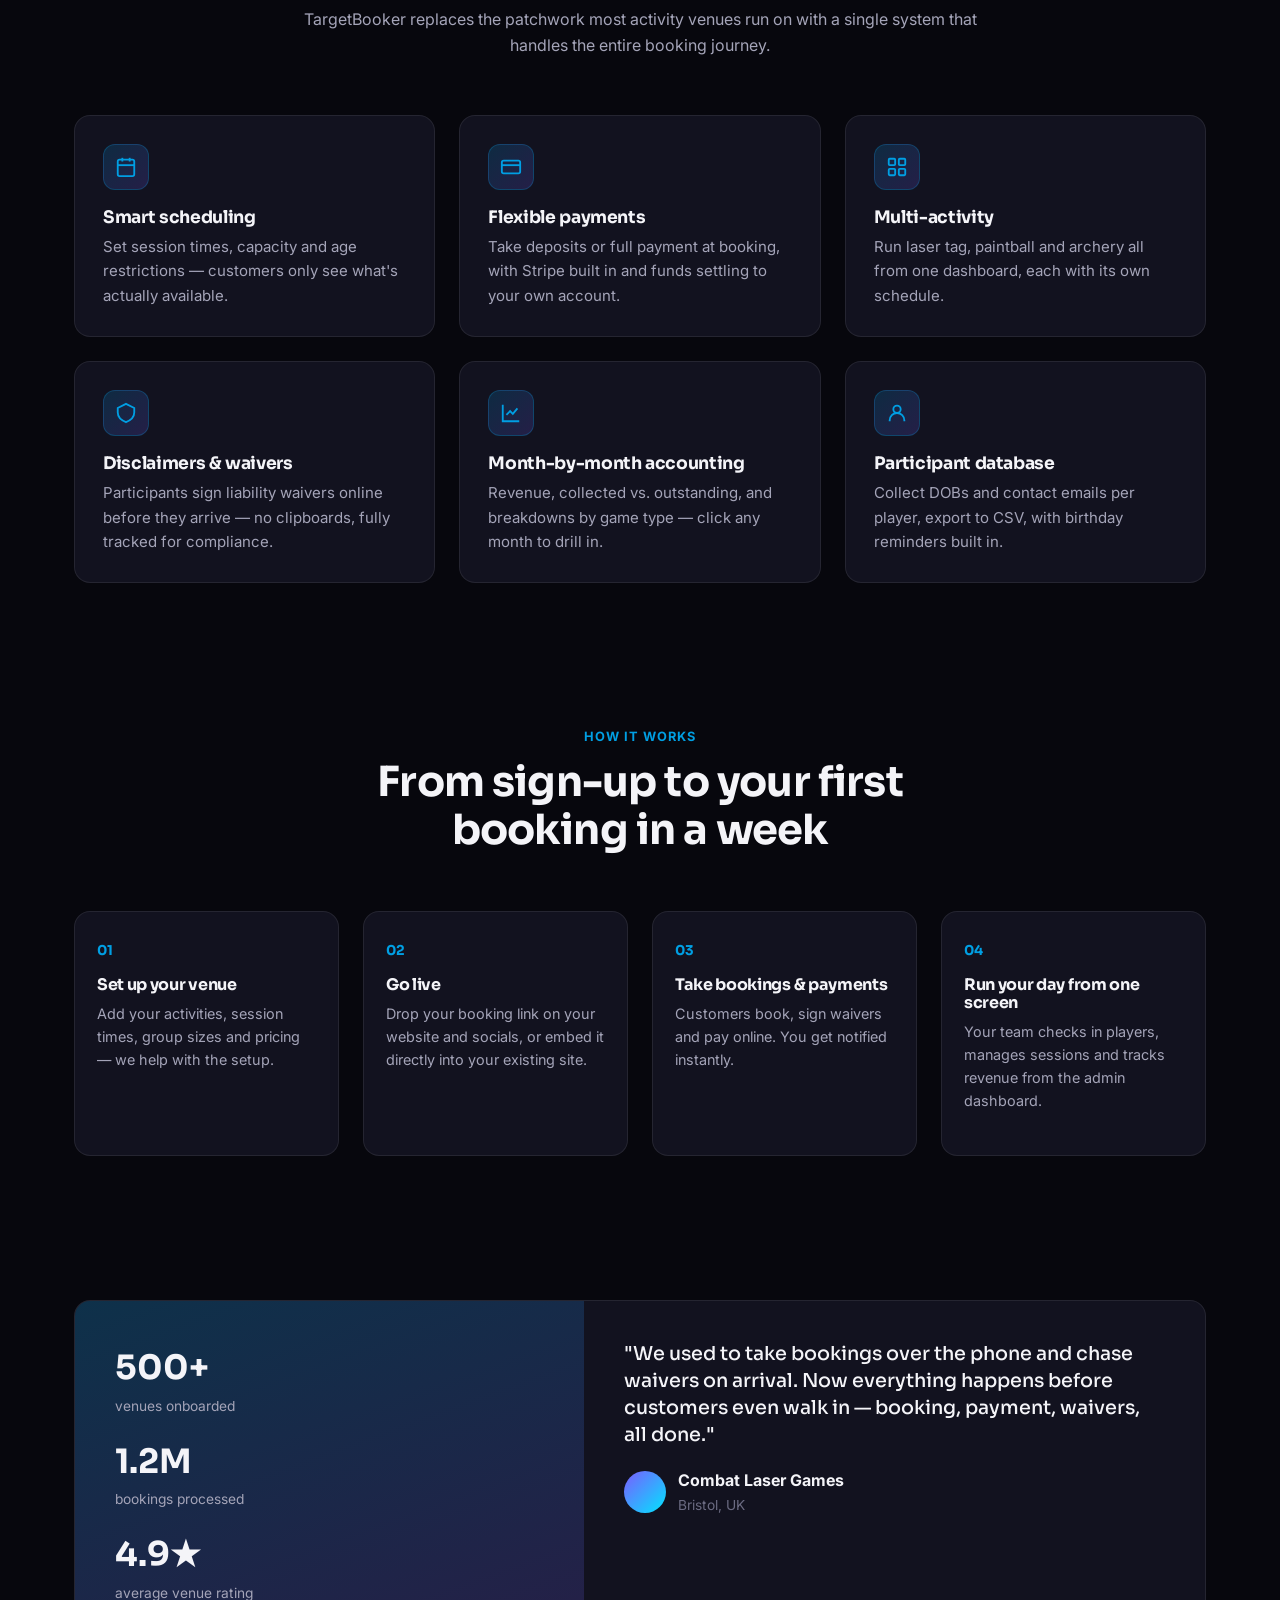
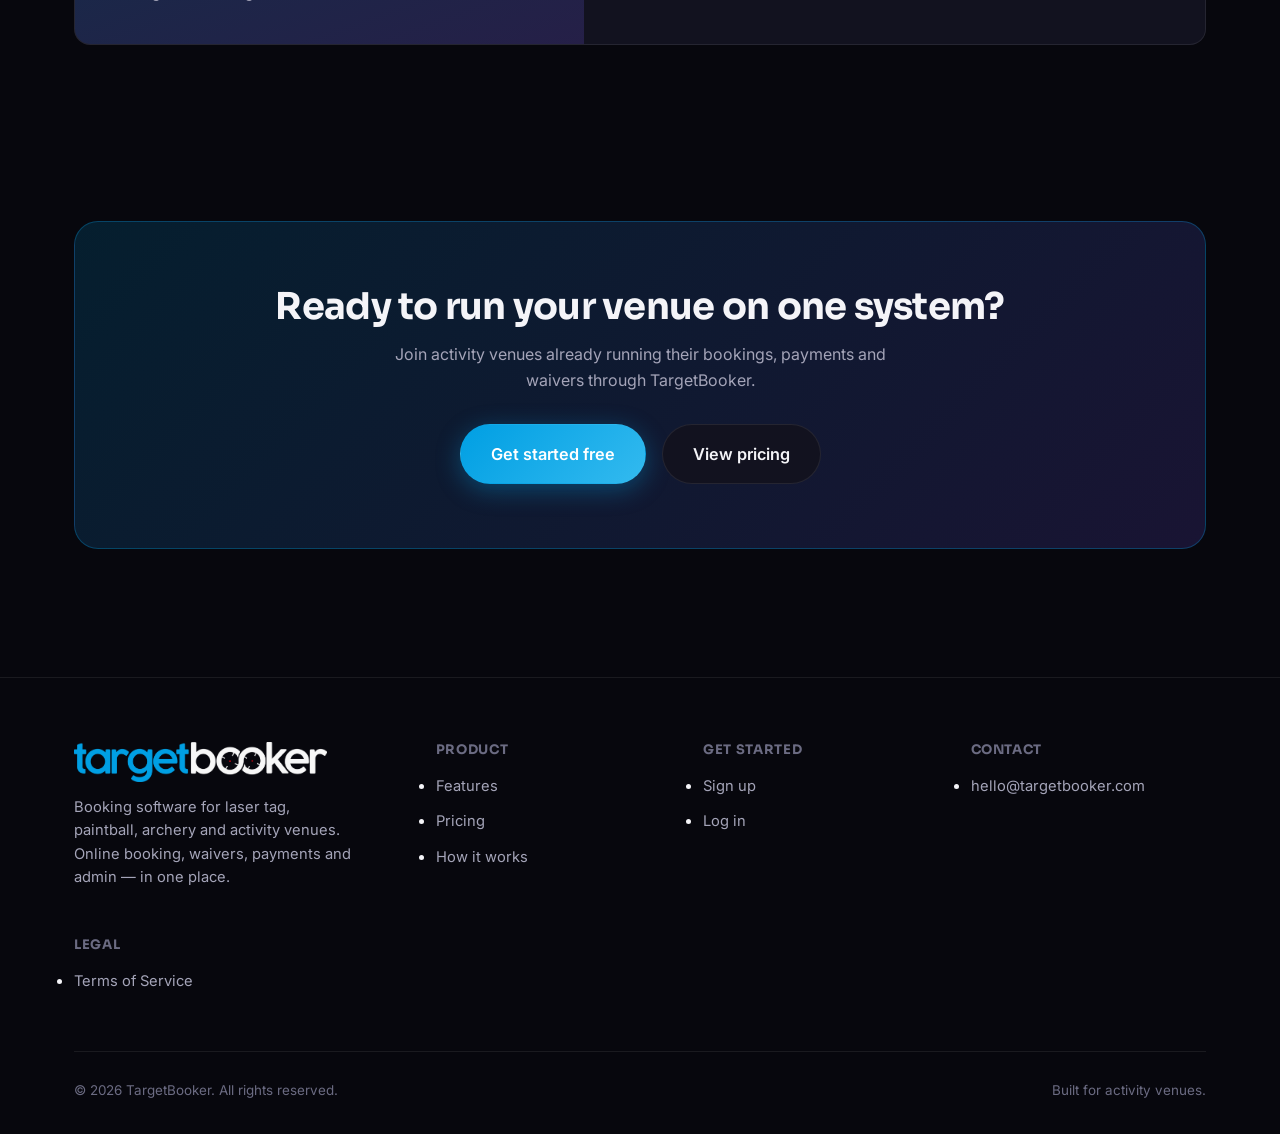
==== commit c93c8091: "Add Terms of Service page + footer link on every marketing page New /terms page with UK SaaS terms c" ====
--- a/index.html
+++ b/index.html
@@ -3,7 +3,7 @@
 <head>
 <meta charset="UTF-8">
 <meta name="viewport" content="width=device-width, initial-scale=1">
-<link rel="icon" type="image/png" href="assets/Fav.png">
+<link rel="icon" type="image/png" href="assets/Favicon.png">
 <title>TargetBooker — Booking software built for laser tag, paintball, archery &amp; activity venues</title>
 <meta name="description" content="TargetBooker is the all-in-one booking platform for laser tag, paintball, archery and activity venues: online booking, digital waivers, automated emails and payments in one dashboard.">
 <link rel="preconnect" href="https://fonts.googleapis.com">
@@ -242,6 +242,12 @@
           <li><a href="mailto:hello@targetbooker.com">hello@targetbooker.com</a></li>
         </ul>
       </div>
+      <div>
+        <h4>Legal</h4>
+        <ul>
+          <li><a href="/terms">Terms of Service</a></li>
+        </ul>
+      </div>
     </div>
     <div class="footer-bottom">
       <span>© 2026 TargetBooker. All rights reserved.</span>
--- a/assets/styles.css
+++ b/assets/styles.css
@@ -7,13 +7,13 @@
   --text:#f4f4f8;
   --text-dim:#a4a4b8;
   --text-faint:#6b6b82;
-  --accent:#ff2d6a;
+  --accent:#009fe3;
   --accent-2:#00e5ff;
   --accent-3:#7c5cff;
   --success:#21e6a1;
   --radius:16px;
   --radius-sm:10px;
-  --shadow-glow: 0 0 0 1px rgba(255,45,106,0.15), 0 8px 40px rgba(255,45,106,0.12);
+  --shadow-glow: 0 0 0 1px rgba(0,159,227,0.15), 0 8px 40px rgba(0,159,227,0.12);
   --max:1180px;
 }
 
@@ -44,7 +44,7 @@
 .bg-glow{
   position:fixed;inset:0;z-index:-2;pointer-events:none;
   background:
-    radial-gradient(640px 420px at 12% -8%, rgba(255,45,106,0.18), transparent 60%),
+    radial-gradient(640px 420px at 12% -8%, rgba(0,159,227,0.18), transparent 60%),
     radial-gradient(680px 460px at 95% 10%, rgba(0,229,255,0.13), transparent 60%),
     radial-gradient(900px 600px at 50% 100%, rgba(124,92,255,0.12), transparent 60%),
     var(--bg);
@@ -67,7 +67,7 @@
 }
 .nav .container{display:flex;align-items:center;justify-content:space-between;height:72px;}
 .brand{display:flex;align-items:center;gap:10px;font-family:'Sora',sans-serif;font-weight:700;font-size:1.15rem;}
-.brand .dot{width:10px;height:10px;border-radius:3px;background:linear-gradient(135deg,var(--accent),var(--accent-3));box-shadow:0 0 16px rgba(255,45,106,0.7);}
+.brand .dot{width:10px;height:10px;border-radius:3px;background:linear-gradient(135deg,var(--accent),var(--accent-3));box-shadow:0 0 16px rgba(0,159,227,0.7);}
 .nav-links{display:flex;align-items:center;gap:32px;}
 .nav-links a{color:var(--text-dim);font-weight:500;font-size:.95rem;transition:color .2s;}
 .nav-links a:hover{color:var(--text);}
@@ -83,10 +83,10 @@
 }
 .btn:active{transform:scale(0.97);}
 .btn-primary{
-  background:linear-gradient(135deg,var(--accent),#ff5f8f);
-  color:#fff;box-shadow:0 6px 24px rgba(255,45,106,0.35);
-}
-.btn-primary:hover{box-shadow:0 10px 32px rgba(255,45,106,0.5);}
+  background:linear-gradient(135deg,var(--accent),#33baef);
+  color:#fff;box-shadow:0 6px 24px rgba(0,159,227,0.35);
+}
+.btn-primary:hover{box-shadow:0 10px 32px rgba(0,159,227,0.5);}
 .btn-secondary{
   background:var(--surface);border-color:var(--border);color:var(--text);
 }
@@ -142,11 +142,11 @@
   background:var(--surface);border:1px solid var(--border);border-radius:var(--radius);
   padding:28px;transition:transform .2s ease, border-color .2s ease, box-shadow .2s ease;
 }
-.card:hover{transform:translateY(-4px);border-color:rgba(255,45,106,0.35);box-shadow:0 16px 40px rgba(0,0,0,0.35);}
+.card:hover{transform:translateY(-4px);border-color:rgba(0,159,227,0.35);box-shadow:0 16px 40px rgba(0,0,0,0.35);}
 .icon-box{
   width:46px;height:46px;border-radius:12px;display:flex;align-items:center;justify-content:center;
-  background:linear-gradient(135deg,rgba(255,45,106,0.18),rgba(124,92,255,0.18));
-  border:1px solid rgba(255,45,106,0.25);margin-bottom:18px;color:var(--accent);
+  background:linear-gradient(135deg,rgba(0,159,227,0.18),rgba(124,92,255,0.18));
+  border:1px solid rgba(0,159,227,0.25);margin-bottom:18px;color:var(--accent);
 }
 .card h3{font-size:1.08rem;margin-bottom:8px;}
 .card p{margin-bottom:0;font-size:.94rem;}
@@ -178,8 +178,8 @@
   padding:34px 28px;display:flex;flex-direction:column;
 }
 .price-card.featured{
-  border-color:rgba(255,45,106,0.55);
-  background:linear-gradient(160deg,rgba(255,45,106,0.08),var(--surface) 40%);
+  border-color:rgba(0,159,227,0.55);
+  background:linear-gradient(160deg,rgba(0,159,227,0.08),var(--surface) 40%);
   box-shadow:var(--shadow-glow);position:relative;
 }
 .price-card.featured .badge{
@@ -207,7 +207,7 @@
 }
 @media(max-width:800px){.case-card{grid-template-columns:1fr;}}
 .case-card .visual{
-  background:linear-gradient(160deg,rgba(255,45,106,0.22),rgba(124,92,255,0.18));
+  background:linear-gradient(160deg,rgba(0,159,227,0.22),rgba(124,92,255,0.18));
   padding:40px;display:flex;flex-direction:column;justify-content:center;gap:18px;
 }
 .case-card .visual .stat{font-family:'Sora',sans-serif;font-weight:700;font-size:2.1rem;}
@@ -242,8 +242,8 @@
 /* cta band */
 .cta-band{
   border-radius:24px;padding:64px 48px;text-align:center;position:relative;overflow:hidden;
-  background:linear-gradient(135deg,rgba(255,45,106,0.16),rgba(124,92,255,0.16));
-  border:1px solid rgba(255,45,106,0.3);
+  background:linear-gradient(135deg,rgba(0,159,227,0.16),rgba(124,92,255,0.16));
+  border:1px solid rgba(0,159,227,0.3);
 }
 .cta-band h2{font-size:clamp(1.7rem,3vw,2.3rem);margin-bottom:14px;}
 .cta-band p{max-width:520px;margin:0 auto 30px;}
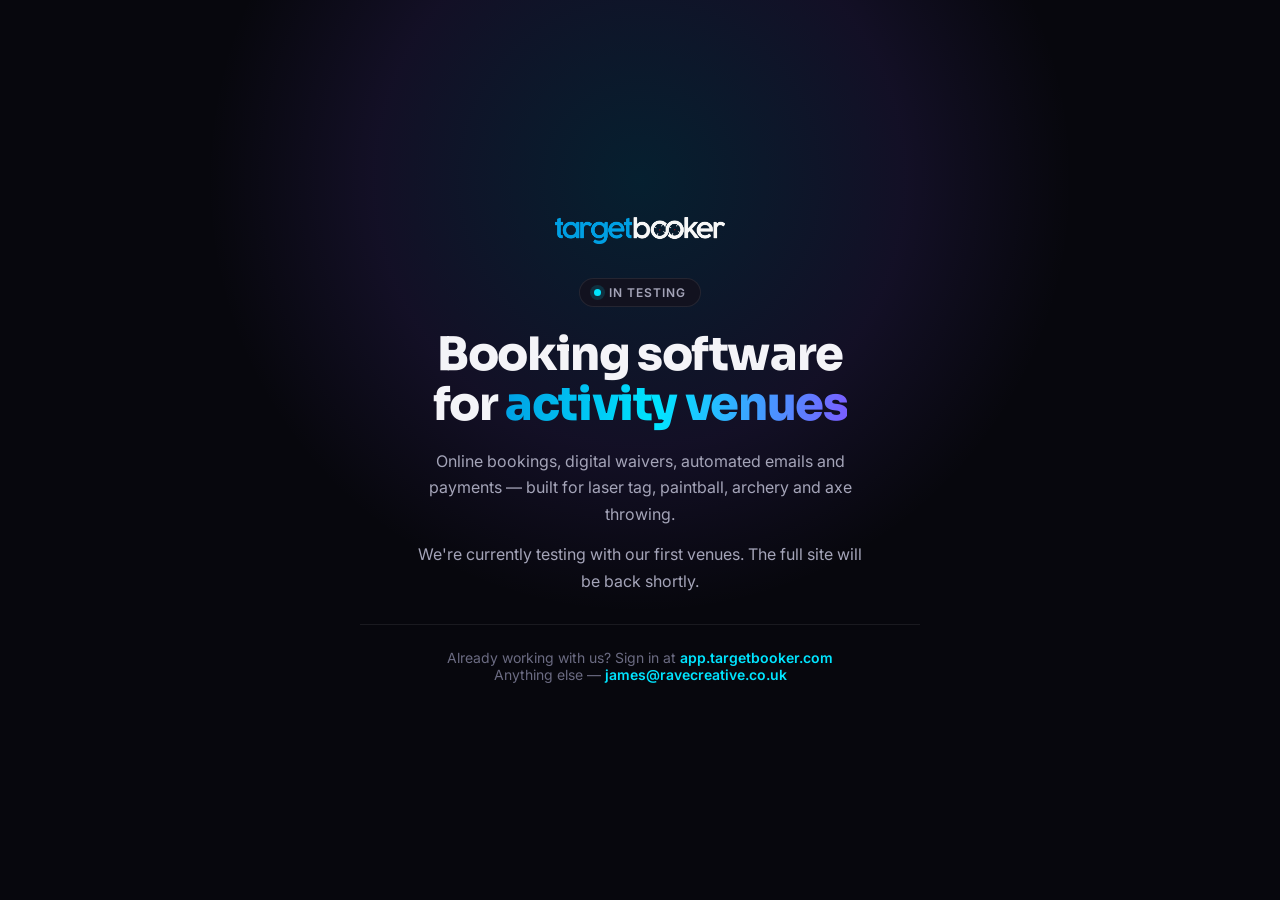
==== commit 13a3687a: "Park the site properly: coming-soon as index, real pages preserved The rewrite in the previous commi" ====
--- a/index.html
+++ b/index.html
@@ -1,261 +1,138 @@
 <!DOCTYPE html>
 <html lang="en">
 <head>
-<meta charset="UTF-8">
+<meta charset="utf-8">
 <meta name="viewport" content="width=device-width, initial-scale=1">
-<link rel="icon" type="image/png" href="assets/Favicon.png">
-<title>TargetBooker — Booking software built for laser tag, paintball, archery &amp; activity venues</title>
-<meta name="description" content="TargetBooker is the all-in-one booking platform for laser tag, paintball, archery and activity venues: online booking, digital waivers, automated emails and payments in one dashboard.">
+<title>TargetBooker — Coming soon</title>
+<meta name="description" content="Booking software for activity venues. Currently in testing with our launch venues.">
+<!-- Kept out of search results while the real site is parked. Remove this
+     line at the same time as the rewrite in vercel.json. -->
+<meta name="robots" content="noindex, nofollow">
+<link rel="icon" href="/assets/Favicon.png">
 <link rel="preconnect" href="https://fonts.googleapis.com">
-<link href="https://fonts.googleapis.com/css2?family=Inter:wght@400;500;600;700&family=Sora:wght@500;600;700;800&display=swap" rel="stylesheet">
-<link rel="stylesheet" href="assets/styles.css">
+<link rel="preconnect" href="https://fonts.gstatic.com" crossorigin>
+<link rel="stylesheet" href="https://fonts.googleapis.com/css2?family=Inter:wght@400;500;600&family=Sora:wght@600;700;800&display=swap">
+<style>
+  :root{
+    --bg:#07070d;
+    --surface:#12121f;
+    --border:rgba(255,255,255,0.08);
+    --text:#f4f4f8;
+    --text-dim:#a4a4b8;
+    --text-faint:#6b6b82;
+    --accent:#009fe3;
+    --accent-2:#00e5ff;
+    --accent-3:#7c5cff;
+  }
+  *{box-sizing:border-box}
+  html,body{height:100%}
+  body{
+    margin:0;
+    background:var(--bg);
+    color:var(--text);
+    font-family:Inter,-apple-system,BlinkMacSystemFont,"Segoe UI",Roboto,Helvetica,Arial,sans-serif;
+    -webkit-font-smoothing:antialiased;
+    display:flex;
+    align-items:center;
+    justify-content:center;
+    padding:32px 22px;
+    position:relative;
+    overflow-x:hidden;
+  }
+  /* Soft brand glow behind the card — decorative only */
+  body::before{
+    content:"";
+    position:absolute;
+    top:-30vh;left:50%;
+    width:min(900px,120vw);height:min(900px,120vw);
+    transform:translateX(-50%);
+    background:radial-gradient(circle at 50% 50%, rgba(0,159,227,0.16), rgba(124,92,255,0.10) 42%, transparent 68%);
+    pointer-events:none;
+  }
+  main{
+    position:relative;
+    width:100%;
+    max-width:560px;
+    text-align:center;
+  }
+  .logo{
+    width:170px;max-width:60%;height:auto;
+    display:block;margin:0 auto 34px;
+  }
+  .badge{
+    display:inline-flex;align-items:center;gap:8px;
+    padding:6px 14px;margin-bottom:22px;
+    border:1px solid var(--border);
+    border-radius:99px;
+    background:var(--surface);
+    font-size:12px;font-weight:600;
+    letter-spacing:0.08em;text-transform:uppercase;
+    color:var(--text-dim);
+  }
+  .dot{
+    width:7px;height:7px;border-radius:50%;
+    background:var(--accent-2);
+    box-shadow:0 0 0 4px rgba(0,229,255,0.14);
+  }
+  h1{
+    font-family:Sora,Inter,sans-serif;
+    font-weight:800;
+    font-size:clamp(30px,6.4vw,46px);
+    line-height:1.1;
+    letter-spacing:-0.03em;
+    margin:0 0 18px;
+    text-wrap:balance;
+  }
+  h1 .grad{
+    background:linear-gradient(100deg,var(--accent) 0%,var(--accent-2) 45%,var(--accent-3) 100%);
+    -webkit-background-clip:text;background-clip:text;
+    -webkit-text-fill-color:transparent;color:transparent;
+  }
+  p{
+    font-size:16px;line-height:1.65;
+    color:var(--text-dim);
+    margin:0 auto 14px;
+    max-width:46ch;
+  }
+  .contact{
+    margin-top:30px;
+    padding-top:24px;
+    border-top:1px solid var(--border);
+    font-size:14px;
+    color:var(--text-faint);
+  }
+  .contact a{
+    color:var(--accent-2);
+    text-decoration:none;
+    font-weight:600;
+  }
+  .contact a:hover{text-decoration:underline}
+  .contact a:focus-visible{outline:2px solid var(--accent-2);outline-offset:3px;border-radius:3px}
+  @media (prefers-reduced-motion: reduce){*{animation:none!important;transition:none!important}}
+</style>
 </head>
 <body>
-<div class="bg-glow"></div>
-<div class="grid-overlay"></div>
-<a class="skip-link" href="#main">Skip to content</a>
+  <main>
+    <img class="logo" src="/assets/Logo.png" alt="TargetBooker">
 
-<header class="nav">
-  <div class="container">
-    <a href="/" class="brand" aria-label="TargetBooker"><img src="assets/Logo.png" alt="TargetBooker" style="height:34px;width:auto;display:block"></a>
-    <nav class="nav-links" id="nav-links">
-      <a href="/features">Features</a>
-      <a href="/pricing">Pricing</a>
-      <a href="/info">How it works</a>
-      <a href="https://app.targetbooker.com/onboarding">Sign up</a>
-    </nav>
-    <div class="nav-cta">
-      <a href="https://app.targetbooker.com/sign-in" class="btn btn-ghost">Log in</a>
-      <a href="https://app.targetbooker.com/onboarding" class="btn btn-primary">Get started</a>
-      <button class="nav-toggle" aria-label="Toggle menu" aria-expanded="false">
-        <svg width="20" height="20" viewBox="0 0 24 24" fill="none" stroke="currentColor" stroke-width="2"><line x1="3" y1="6" x2="21" y2="6"/><line x1="3" y1="12" x2="21" y2="12"/><line x1="3" y1="18" x2="21" y2="18"/></svg>
-      </button>
+    <span class="badge"><span class="dot"></span> In testing</span>
+
+    <h1>Booking software for <span class="grad">activity venues</span></h1>
+
+    <p>
+      Online bookings, digital waivers, automated emails and payments — built for
+      laser tag, paintball, archery and axe throwing.
+    </p>
+    <p>
+      We're currently testing with our first venues. The full site will be back
+      shortly.
+    </p>
+
+    <div class="contact">
+      Already working with us? Sign in at
+      <a href="https://app.targetbooker.com">app.targetbooker.com</a><br>
+      Anything else — <a href="mailto:james@ravecreative.co.uk">james@ravecreative.co.uk</a>
     </div>
-  </div>
-</header>
-
-<main id="main">
-
-  <section class="hero">
-    <div class="container">
-      <span class="eyebrow"><span class="pulse"></span> Now booking live venues across the UK</span>
-      <h1>Booking software built for <span class="grad">laser tag, paintball, archery &amp; activity venues</span></h1>
-      <p class="hero-sub">Online bookings, digital waivers, automated emails and payments — all in one dashboard your team actually wants to use. Built by venue operators, for venue operators.</p>
-      <div class="hero-actions">
-        <a href="https://app.targetbooker.com/onboarding" class="btn btn-primary btn-lg">Get started free</a>
-        <a href="/info" class="btn btn-secondary btn-lg">See how it works</a>
-      </div>
-      <p class="hero-note">No setup fees · Live in under a week · Cancel anytime</p>
-
-      <div class="hero-shot">
-        <div class="bar"><span></span><span></span><span></span></div>
-        <div class="body">
-          <div>
-            <h3 style="margin-bottom:18px;">Today's bookings</h3>
-            <div class="grid" style="gap:12px;">
-              <div class="card" style="padding:16px 18px;display:flex;justify-content:space-between;align-items:center;">
-                <div><strong>Combat Laser Games — Bristol</strong><div style="color:var(--text-faint);font-size:.85rem;">6 players · 14:30 session</div></div>
-                <span class="save-badge">Paid</span>
-              </div>
-              <div class="card" style="padding:16px 18px;display:flex;justify-content:space-between;align-items:center;">
-                <div><strong>Paintball Pro — Leeds</strong><div style="color:var(--text-faint);font-size:.85rem;">4 players · 16:00 session</div></div>
-                <span class="save-badge">Paid</span>
-              </div>
-              <div class="card" style="padding:16px 18px;display:flex;justify-content:space-between;align-items:center;">
-                <div><strong>Strike Arena — Cardiff</strong><div style="color:var(--text-faint);font-size:.85rem;">10 players · 18:15 session</div></div>
-                <span class="save-badge" style="background:rgba(0,229,255,0.15);color:var(--accent-2);">Confirmed</span>
-              </div>
-            </div>
-          </div>
-          <div>
-            <h3 style="margin-bottom:18px;">This week</h3>
-            <div class="card" style="padding:22px;margin-bottom:14px;">
-              <div style="font-family:'Sora',sans-serif;font-size:2rem;font-weight:700;">£4,820</div>
-              <div style="color:var(--text-faint);font-size:.85rem;">Revenue collected online</div>
-            </div>
-            <div class="card" style="padding:22px;">
-              <div style="font-family:'Sora',sans-serif;font-size:2rem;font-weight:700;">128</div>
-              <div style="color:var(--text-faint);font-size:.85rem;">Waivers signed digitally</div>
-            </div>
-          </div>
-        </div>
-      </div>
-    </div>
-  </section>
-
-  <section class="proof-strip">
-    <div class="container">
-      <div class="proof-row">
-        <span>COMBAT LASER GAMES</span>
-        <span>PAINTBALL PRO</span>
-        <span>STRIKE ARENA</span>
-        <span>BLASTER BASE</span>
-        <span>VENUE ONE</span>
-      </div>
-    </div>
-  </section>
-
-  <section class="section">
-    <div class="container">
-      <div class="section-head">
-        <span class="kicker">Everything in one place</span>
-        <h2>Stop juggling spreadsheets, group chats and three different apps</h2>
-        <p>TargetBooker replaces the patchwork most activity venues run on with a single system that handles the entire booking journey.</p>
-      </div>
-      <div class="grid grid-3">
-        <div class="card">
-          <div class="icon-box"><svg width="22" height="22" viewBox="0 0 24 24" fill="none" stroke="currentColor" stroke-width="2"><rect x="3" y="4" width="18" height="18" rx="2"/><line x1="3" y1="10" x2="21" y2="10"/><line x1="8" y1="2" x2="8" y2="6"/><line x1="16" y1="2" x2="16" y2="6"/></svg></div>
-          <h3>Smart scheduling</h3>
-          <p>Set session times, capacity and age restrictions — customers only see what's actually available.</p>
-        </div>
-        <div class="card">
-          <div class="icon-box"><svg width="22" height="22" viewBox="0 0 24 24" fill="none" stroke="currentColor" stroke-width="2"><rect x="2" y="5" width="20" height="14" rx="2"/><line x1="2" y1="10" x2="22" y2="10"/></svg></div>
-          <h3>Flexible payments</h3>
-          <p>Take deposits or full payment at booking, with Stripe built in and funds settling to your own account.</p>
-        </div>
-        <div class="card">
-          <div class="icon-box"><svg width="22" height="22" viewBox="0 0 24 24" fill="none" stroke="currentColor" stroke-width="2"><rect x="3" y="3" width="7" height="7" rx="1"/><rect x="14" y="3" width="7" height="7" rx="1"/><rect x="3" y="14" width="7" height="7" rx="1"/><rect x="14" y="14" width="7" height="7" rx="1"/></svg></div>
-          <h3>Multi-activity</h3>
-          <p>Run laser tag, paintball and archery all from one dashboard, each with its own schedule.</p>
-        </div>
-        <div class="card">
-          <div class="icon-box"><svg width="22" height="22" viewBox="0 0 24 24" fill="none" stroke="currentColor" stroke-width="2"><path d="M12 2l9 4.5v5c0 5-4 8.5-9 10.5-5-2-9-5.5-9-10.5v-5L12 2z"/></svg></div>
-          <h3>Disclaimers &amp; waivers</h3>
-          <p>Participants sign liability waivers online before they arrive — no clipboards, fully tracked for compliance.</p>
-        </div>
-        <div class="card">
-          <div class="icon-box"><svg width="22" height="22" viewBox="0 0 24 24" fill="none" stroke="currentColor" stroke-width="2"><path d="M3 3v18h18"/><path d="M7 14l4-4 3 3 5-6"/></svg></div>
-          <h3>Month-by-month accounting</h3>
-          <p>Revenue, collected vs. outstanding, and breakdowns by game type — click any month to drill in.</p>
-        </div>
-        <div class="card">
-          <div class="icon-box"><svg width="22" height="22" viewBox="0 0 24 24" fill="none" stroke="currentColor" stroke-width="2"><circle cx="12" cy="8" r="4"/><path d="M4 21v-1a8 8 0 0116 0v1"/></svg></div>
-          <h3>Participant database</h3>
-          <p>Collect DOBs and contact emails per player, export to CSV, with birthday reminders built in.</p>
-        </div>
-      </div>
-    </div>
-  </section>
-
-  <section class="section section-tight">
-    <div class="container">
-      <div class="section-head">
-        <span class="kicker">How it works</span>
-        <h2>From sign-up to your first booking in a week</h2>
-      </div>
-      <div class="steps">
-        <div class="step">
-          <span class="num">01</span>
-          <h3 style="font-size:1rem;">Set up your venue</h3>
-          <p style="font-size:.9rem;">Add your activities, session times, group sizes and pricing — we help with the setup.</p>
-        </div>
-        <div class="step">
-          <span class="num">02</span>
-          <h3 style="font-size:1rem;">Go live</h3>
-          <p style="font-size:.9rem;">Drop your booking link on your website and socials, or embed it directly into your existing site.</p>
-        </div>
-        <div class="step">
-          <span class="num">03</span>
-          <h3 style="font-size:1rem;">Take bookings &amp; payments</h3>
-          <p style="font-size:.9rem;">Customers book, sign waivers and pay online. You get notified instantly.</p>
-        </div>
-        <div class="step">
-          <span class="num">04</span>
-          <h3 style="font-size:1rem;">Run your day from one screen</h3>
-          <p style="font-size:.9rem;">Your team checks in players, manages sessions and tracks revenue from the admin dashboard.</p>
-        </div>
-      </div>
-    </div>
-  </section>
-
-  <section class="section">
-    <div class="container">
-      <div class="case-card">
-        <div class="visual">
-          <div>
-            <div class="stat">500+</div>
-            <div class="stat-label">venues onboarded</div>
-          </div>
-          <div>
-            <div class="stat">1.2M</div>
-            <div class="stat-label">bookings processed</div>
-          </div>
-          <div>
-            <div class="stat">4.9★</div>
-            <div class="stat-label">average venue rating</div>
-          </div>
-        </div>
-        <div class="content">
-          <blockquote>"We used to take bookings over the phone and chase waivers on arrival. Now everything happens before customers even walk in — booking, payment, waivers, all done."</blockquote>
-          <div class="person">
-            <div class="avatar"></div>
-            <div>
-              <strong>Combat Laser Games</strong>
-              <div style="color:var(--text-faint);font-size:.86rem;">Bristol, UK</div>
-            </div>
-          </div>
-        </div>
-      </div>
-    </div>
-  </section>
-
-  <section class="section">
-    <div class="container">
-      <div class="cta-band">
-        <h2>Ready to run your venue on one system?</h2>
-        <p>Join activity venues already running their bookings, payments and waivers through TargetBooker.</p>
-        <div class="hero-actions" style="margin-bottom:0;">
-          <a href="https://app.targetbooker.com/onboarding" class="btn btn-primary btn-lg">Get started free</a>
-          <a href="/pricing" class="btn btn-secondary btn-lg">View pricing</a>
-        </div>
-      </div>
-    </div>
-  </section>
-
-</main>
-
-<footer>
-  <div class="container">
-    <div class="footer-grid">
-      <div>
-        <a href="/" class="brand" style="margin-bottom:14px;display:inline-flex;" aria-label="TargetBooker"><img src="assets/Logo.png" alt="TargetBooker" style="height:40px;width:auto;display:block"></a>
-        <p style="max-width:280px;font-size:.92rem;">Booking software for laser tag, paintball, archery and activity venues. Online booking, waivers, payments and admin — in one place.</p>
-      </div>
-      <div>
-        <h4>Product</h4>
-        <ul>
-          <li><a href="/features">Features</a></li>
-          <li><a href="/pricing">Pricing</a></li>
-          <li><a href="/info">How it works</a></li>
-        </ul>
-      </div>
-      <div>
-        <h4>Get started</h4>
-        <ul>
-          <li><a href="https://app.targetbooker.com/onboarding">Sign up</a></li>
-          <li><a href="https://app.targetbooker.com/sign-in">Log in</a></li>
-        </ul>
-      </div>
-      <div>
-        <h4>Contact</h4>
-        <ul>
-          <li><a href="mailto:hello@targetbooker.com">hello@targetbooker.com</a></li>
-        </ul>
-      </div>
-      <div>
-        <h4>Legal</h4>
-        <ul>
-          <li><a href="/terms">Terms of Service</a></li>
-        </ul>
-      </div>
-    </div>
-    <div class="footer-bottom">
-      <span>© 2026 TargetBooker. All rights reserved.</span>
-      <span>Built for activity venues.</span>
-    </div>
-  </div>
-</footer>
-
-<script src="assets/main.js"></script>
+  </main>
 </body>
 </html>
